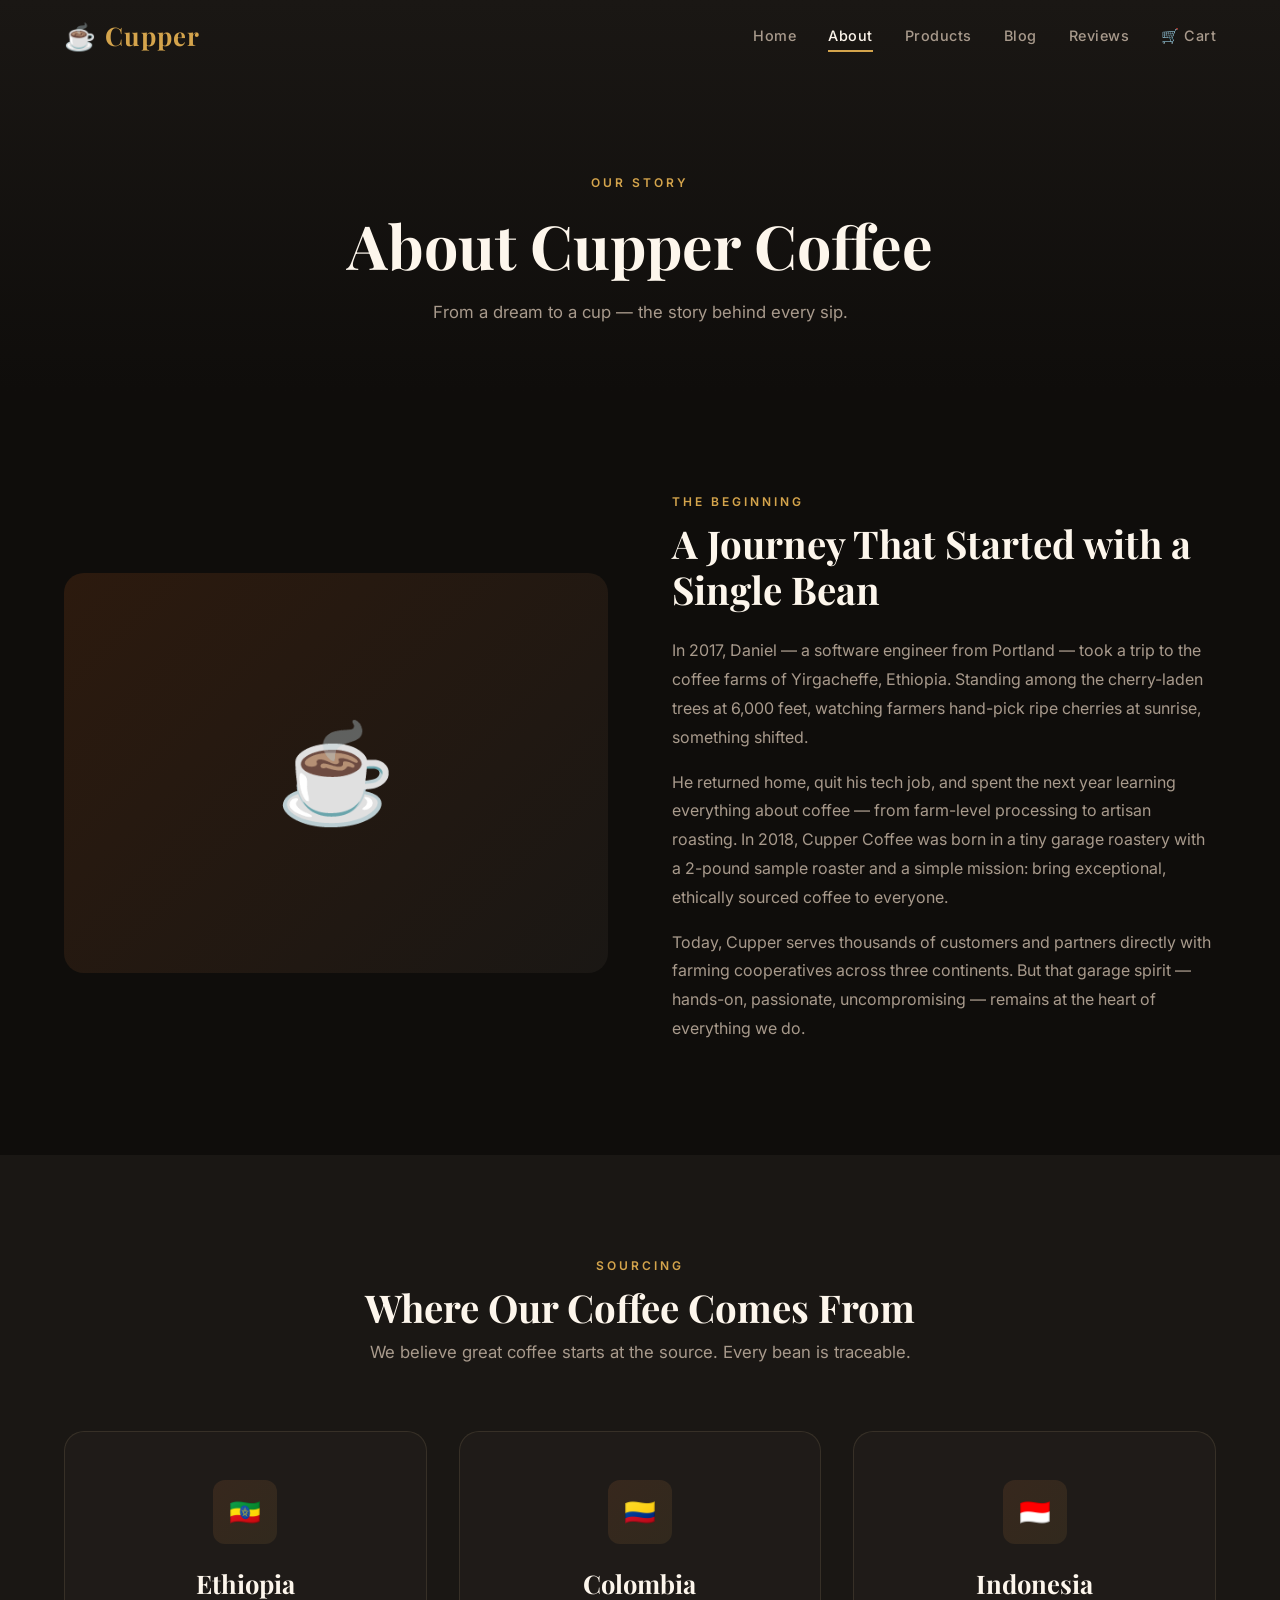
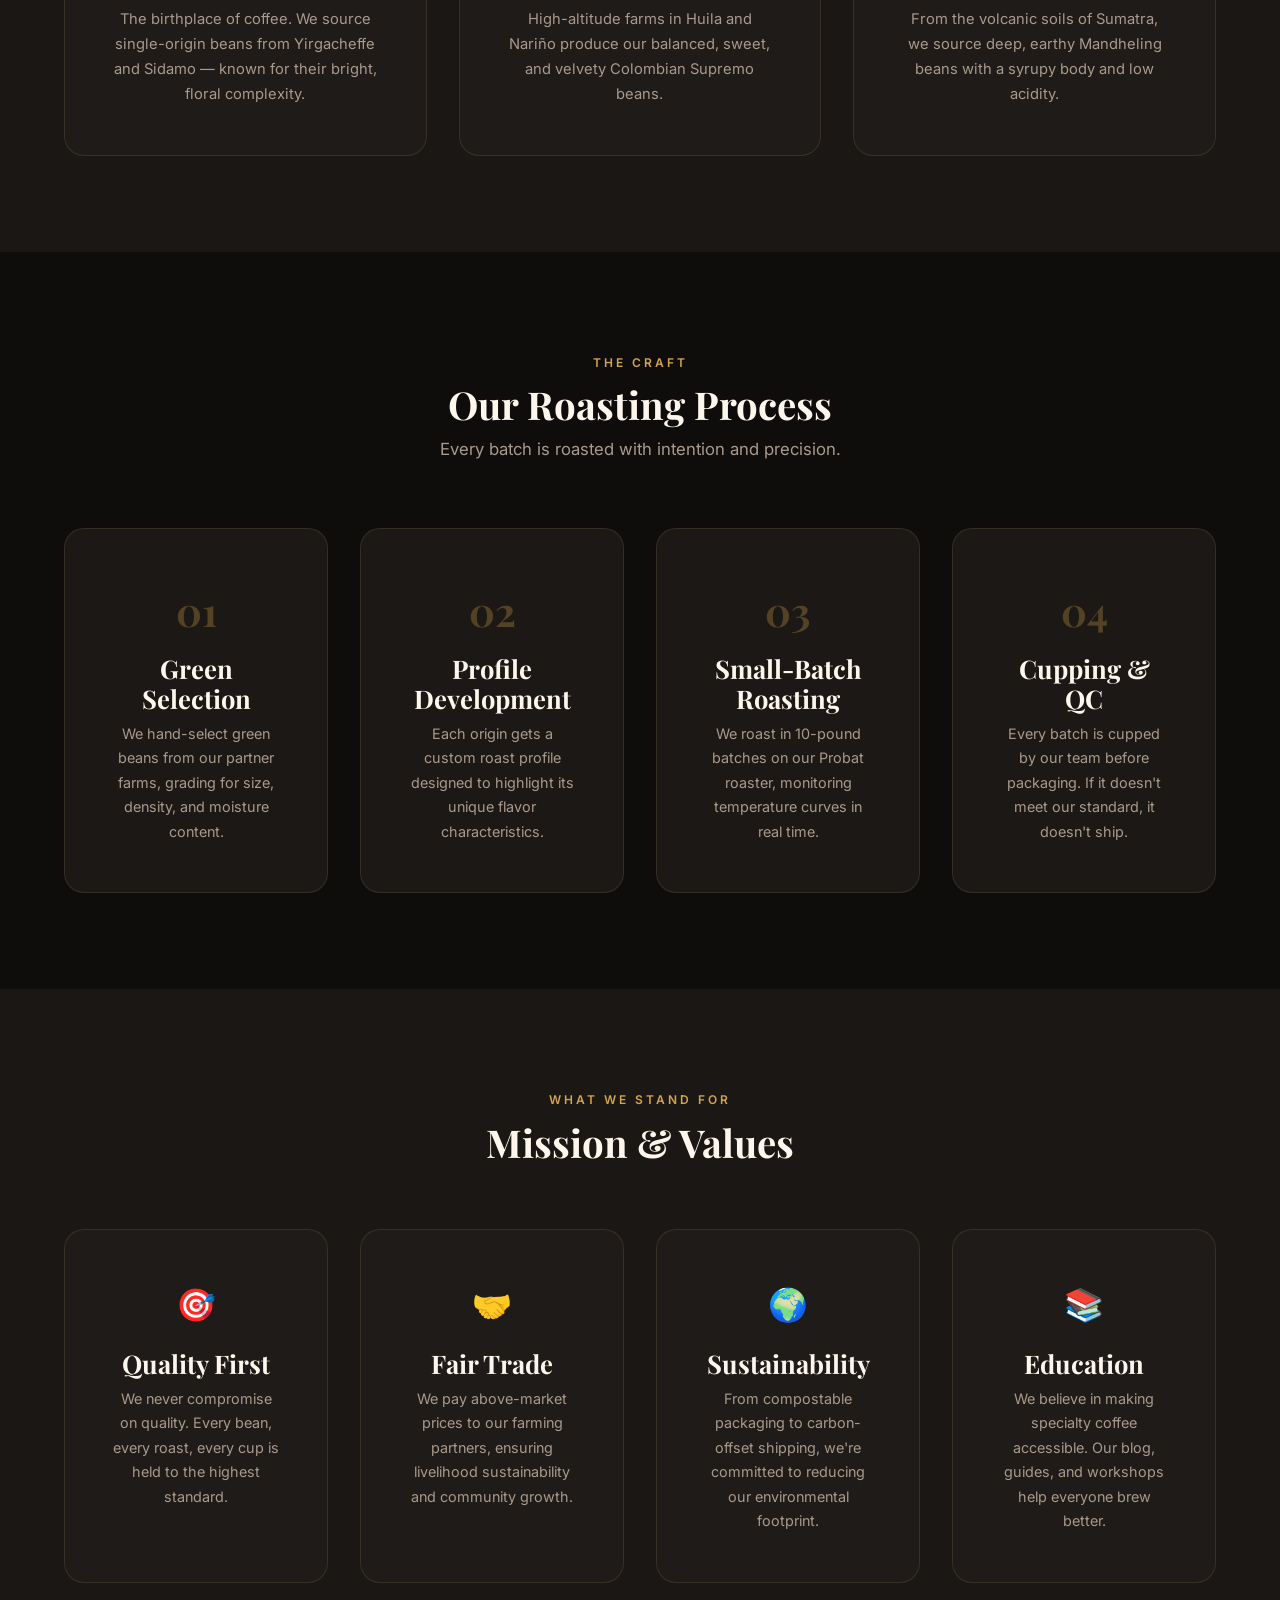
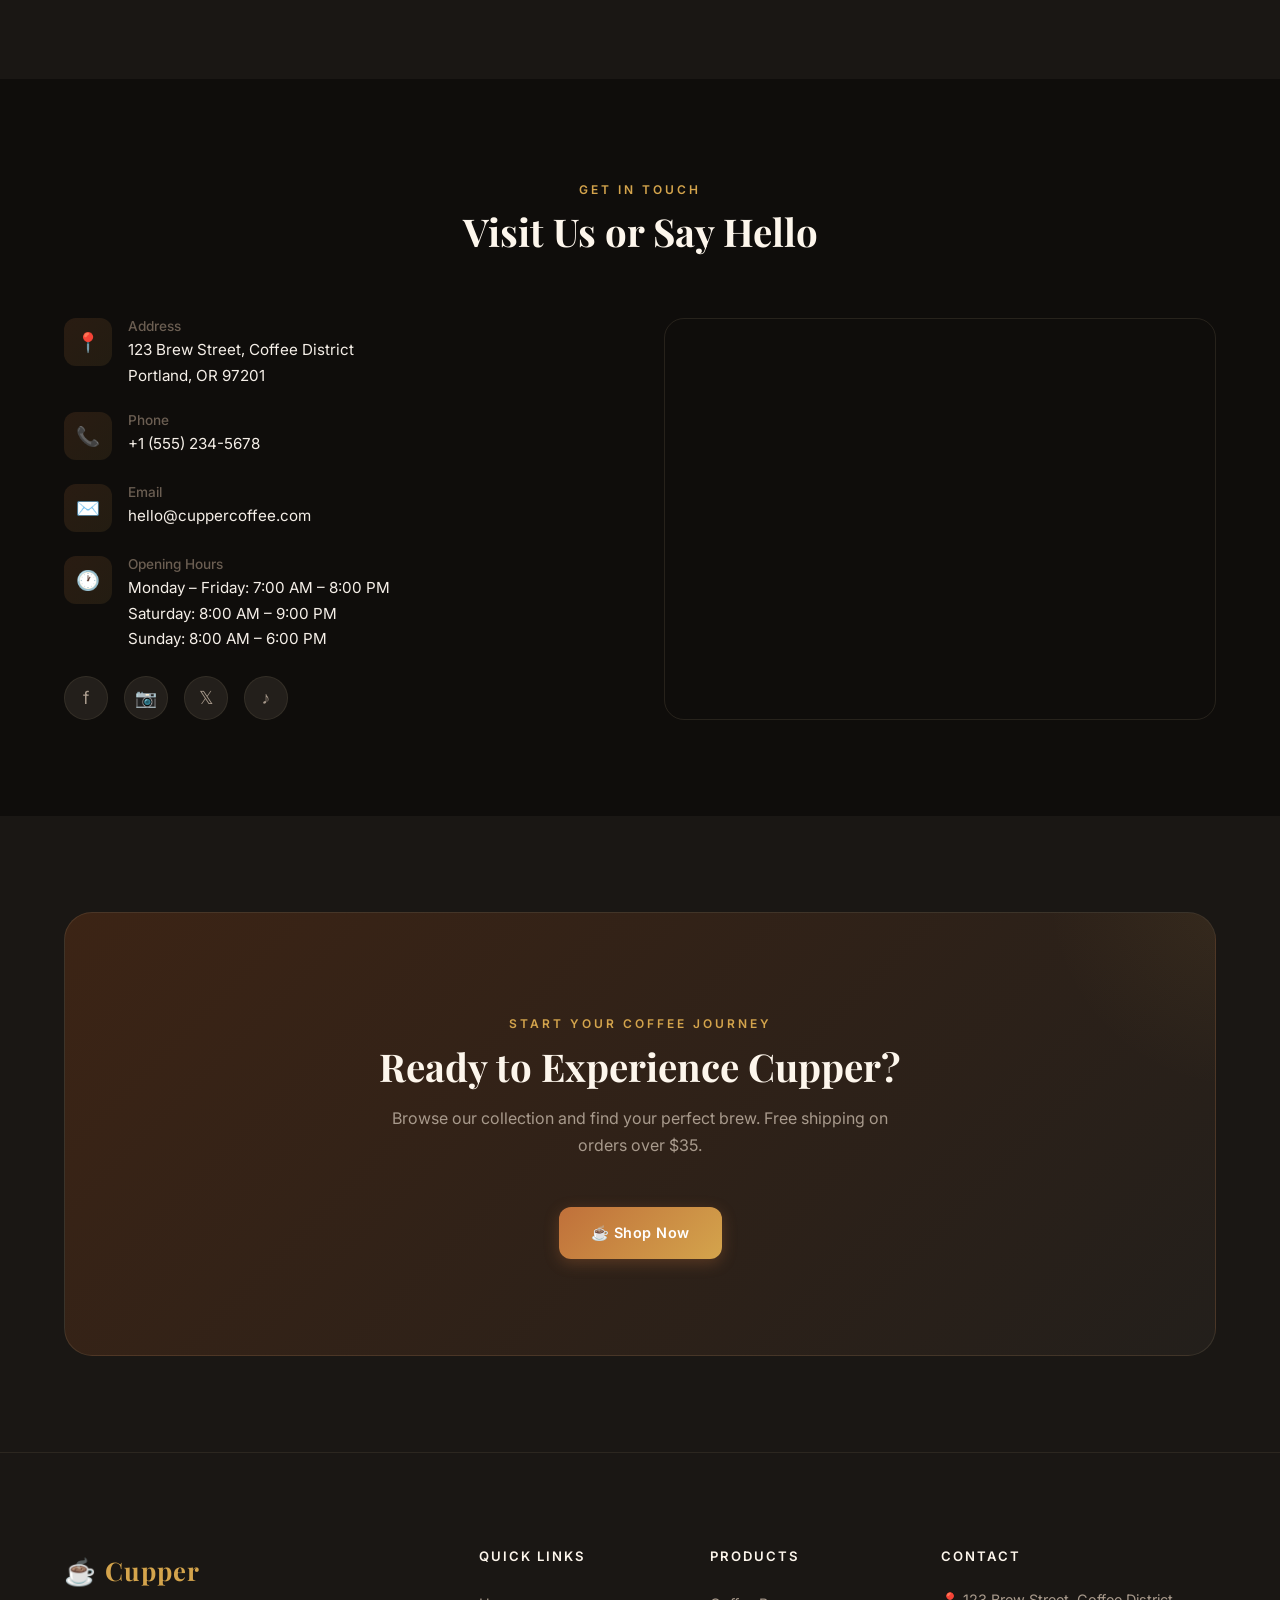
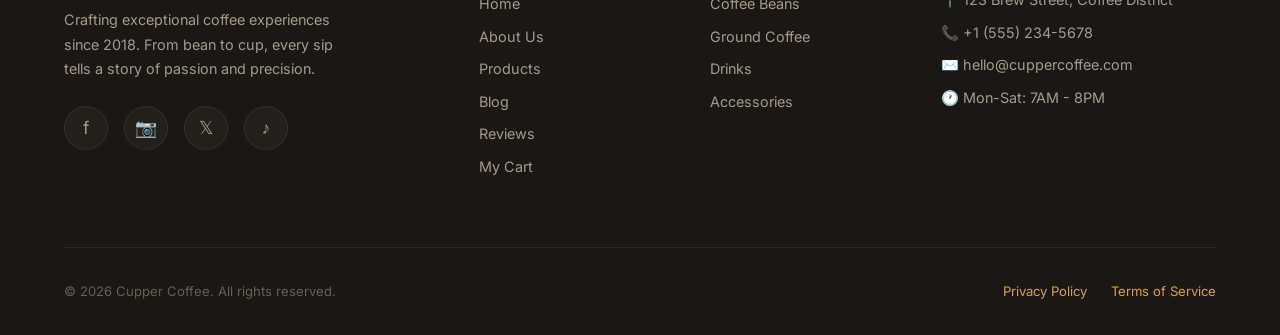
==== about.html @ 46d710af "Initial commit of Cupper Coffee frontend" ====
<!DOCTYPE html>
<html lang="en">

<head>
    <meta charset="UTF-8">
    <meta name="viewport" content="width=device-width, initial-scale=1.0">
    <meta name="description"
        content="Learn about Cupper Coffee — our story, coffee sourcing philosophy, roasting process, and how to visit or contact us.">
    <title>About Us — Cupper Coffee</title>
    <link rel="stylesheet" href="css/style.css">
</head>

<body>

    <!-- PAGE HERO -->
    <section class="page-hero">
        <span class="section-label">Our Story</span>
        <h1>About Cupper Coffee</h1>
        <p>From a dream to a cup — the story behind every sip.</p>
    </section>

    <!-- FOUNDER STORY -->
    <section class="section">
        <div class="container">
            <div class="about-story animate-on-scroll">
                <div class="about-story-img"
                    style="background: linear-gradient(135deg, #2c1a0e, #1a1714); display:flex; align-items:center; justify-content:center; font-size:6rem;">
                    ☕
                </div>
                <div class="about-story-content">
                    <span class="section-label">The Beginning</span>
                    <h2>A Journey That Started with a Single Bean</h2>
                    <p>In 2017, Daniel — a software engineer from Portland — took a trip to the coffee farms of
                        Yirgacheffe, Ethiopia. Standing among the cherry-laden trees at 6,000 feet, watching farmers
                        hand-pick ripe cherries at sunrise, something shifted.</p>
                    <p>He returned home, quit his tech job, and spent the next year learning everything about coffee —
                        from farm-level processing to artisan roasting. In 2018, Cupper Coffee was born in a tiny garage
                        roastery with a 2-pound sample roaster and a simple mission: bring exceptional, ethically
                        sourced coffee to everyone.</p>
                    <p>Today, Cupper serves thousands of customers and partners directly with farming cooperatives
                        across three continents. But that garage spirit — hands-on, passionate, uncompromising — remains
                        at the heart of everything we do.</p>
                </div>
            </div>
        </div>
    </section>

    <!-- SOURCING PHILOSOPHY -->
    <section class="section" style="background: var(--color-bg-alt);">
        <div class="container">
            <div class="section-header animate-on-scroll">
                <span class="section-label">Sourcing</span>
                <h2>Where Our Coffee Comes From</h2>
                <p>We believe great coffee starts at the source. Every bean is traceable.</p>
            </div>
            <div class="features-grid">
                <div class="feature-card animate-on-scroll">
                    <div class="feature-icon">🇪🇹</div>
                    <h3>Ethiopia</h3>
                    <p>The birthplace of coffee. We source single-origin beans from Yirgacheffe and Sidamo — known for
                        their bright, floral complexity.</p>
                </div>
                <div class="feature-card animate-on-scroll">
                    <div class="feature-icon">🇨🇴</div>
                    <h3>Colombia</h3>
                    <p>High-altitude farms in Huila and Nariño produce our balanced, sweet, and velvety Colombian
                        Supremo beans.</p>
                </div>
                <div class="feature-card animate-on-scroll">
                    <div class="feature-icon">🇮🇩</div>
                    <h3>Indonesia</h3>
                    <p>From the volcanic soils of Sumatra, we source deep, earthy Mandheling beans with a syrupy body
                        and low acidity.</p>
                </div>
            </div>
        </div>
    </section>

    <!-- ROASTING PROCESS -->
    <section class="section">
        <div class="container">
            <div class="section-header animate-on-scroll">
                <span class="section-label">The Craft</span>
                <h2>Our Roasting Process</h2>
                <p>Every batch is roasted with intention and precision.</p>
            </div>
            <div class="process-steps">
                <div class="process-step animate-on-scroll">
                    <div class="step-number">01</div>
                    <h3>Green Selection</h3>
                    <p>We hand-select green beans from our partner farms, grading for size, density, and moisture
                        content.</p>
                </div>
                <div class="process-step animate-on-scroll">
                    <div class="step-number">02</div>
                    <h3>Profile Development</h3>
                    <p>Each origin gets a custom roast profile designed to highlight its unique flavor characteristics.
                    </p>
                </div>
                <div class="process-step animate-on-scroll">
                    <div class="step-number">03</div>
                    <h3>Small-Batch Roasting</h3>
                    <p>We roast in 10-pound batches on our Probat roaster, monitoring temperature curves in real time.
                    </p>
                </div>
                <div class="process-step animate-on-scroll">
                    <div class="step-number">04</div>
                    <h3>Cupping & QC</h3>
                    <p>Every batch is cupped by our team before packaging. If it doesn't meet our standard, it doesn't
                        ship.</p>
                </div>
            </div>
        </div>
    </section>

    <!-- MISSION & VALUES -->
    <section class="section" style="background: var(--color-bg-alt);">
        <div class="container">
            <div class="section-header animate-on-scroll">
                <span class="section-label">What We Stand For</span>
                <h2>Mission & Values</h2>
            </div>
            <div class="values-grid">
                <div class="value-card animate-on-scroll">
                    <div class="value-icon">🎯</div>
                    <h3>Quality First</h3>
                    <p>We never compromise on quality. Every bean, every roast, every cup is held to the highest
                        standard.</p>
                </div>
                <div class="value-card animate-on-scroll">
                    <div class="value-icon">🤝</div>
                    <h3>Fair Trade</h3>
                    <p>We pay above-market prices to our farming partners, ensuring livelihood sustainability and
                        community growth.</p>
                </div>
                <div class="value-card animate-on-scroll">
                    <div class="value-icon">🌍</div>
                    <h3>Sustainability</h3>
                    <p>From compostable packaging to carbon-offset shipping, we're committed to reducing our
                        environmental footprint.</p>
                </div>
                <div class="value-card animate-on-scroll">
                    <div class="value-icon">📚</div>
                    <h3>Education</h3>
                    <p>We believe in making specialty coffee accessible. Our blog, guides, and workshops help everyone
                        brew better.</p>
                </div>
            </div>
        </div>
    </section>

    <!-- CONTACT & MAP -->
    <section class="section" id="contact">
        <div class="container">
            <div class="section-header animate-on-scroll">
                <span class="section-label">Get in Touch</span>
                <h2>Visit Us or Say Hello</h2>
            </div>
            <div class="contact-grid animate-on-scroll">
                <div>
                    <div class="contact-info-list">
                        <div class="contact-item">
                            <div class="contact-icon">📍</div>
                            <div>
                                <h4>Address</h4>
                                <p>123 Brew Street, Coffee District<br>Portland, OR 97201</p>
                            </div>
                        </div>
                        <div class="contact-item">
                            <div class="contact-icon">📞</div>
                            <div>
                                <h4>Phone</h4>
                                <p>+1 (555) 234-5678</p>
                            </div>
                        </div>
                        <div class="contact-item">
                            <div class="contact-icon">✉️</div>
                            <div>
                                <h4>Email</h4>
                                <p>hello@cuppercoffee.com</p>
                            </div>
                        </div>
                        <div class="contact-item">
                            <div class="contact-icon">🕐</div>
                            <div>
                                <h4>Opening Hours</h4>
                                <p>Monday – Friday: 7:00 AM – 8:00 PM<br>
                                    Saturday: 8:00 AM – 9:00 PM<br>
                                    Sunday: 8:00 AM – 6:00 PM</p>
                            </div>
                        </div>
                    </div>
                    <div class="social-links">
                        <a href="#" class="social-link" aria-label="Facebook">f</a>
                        <a href="#" class="social-link" aria-label="Instagram">📷</a>
                        <a href="#" class="social-link" aria-label="Twitter">𝕏</a>
                        <a href="#" class="social-link" aria-label="TikTok">♪</a>
                    </div>
                </div>
                <div class="map-container">
                    <iframe
                        src="https://www.openstreetmap.org/export/embed.html?bbox=-122.7000%2C45.5000%2C-122.6500%2C45.5300&layer=mapnik"
                        loading="lazy" title="Our Location"></iframe>
                </div>
            </div>
        </div>
    </section>

    <!-- CTA -->
    <section class="section" style="background: var(--color-bg-alt);">
        <div class="container">
            <div class="cta-banner animate-on-scroll">
                <span class="section-label">Start Your Coffee Journey</span>
                <h2>Ready to Experience Cupper?</h2>
                <p>Browse our collection and find your perfect brew. Free shipping on orders over $35.</p>
                <div class="cta-buttons">
                    <a href="products.html" class="btn btn-primary">☕ Shop Now</a>
                </div>
            </div>
        </div>
    </section>

    <script src="js/main.js"></script>
</body>

</html>
---- css/style.css ----
/* ============================================================
   CUPPER COFFEE — Design System & Global Styles
   ============================================================ */

@import url('https://fonts.googleapis.com/css2?family=Playfair+Display:ital,wght@0,400;0,600;0,700;1,400&family=Inter:wght@300;400;500;600;700&display=swap');

/* --- CSS Custom Properties --- */
:root {
  /* Colors */
  --color-bg:         #0f0d0b;
  --color-bg-alt:     #1a1714;
  --color-surface:    #231f1b;
  --color-surface-hover: #2e2924;
  --color-border:     rgba(255, 220, 180, 0.08);
  --color-text:       #f5efe8;
  --color-text-muted: #a89a8c;
  --color-text-dim:   #6b5e52;
  --color-cream:      #fdf6ec;
  --color-gold:       #d4a44c;
  --color-gold-light: #e8c97a;
  --color-espresso:   #3c2415;
  --color-latte:      #c8a882;
  --color-accent:     #c0703a;
  --color-accent-hover: #d48044;
  --color-success:    #5a9e6f;
  --color-danger:     #c0503a;

  /* Typography */
  --font-heading: 'Playfair Display', Georgia, serif;
  --font-body:    'Inter', -apple-system, sans-serif;

  /* Spacing */
  --space-xs: 0.25rem;
  --space-sm: 0.5rem;
  --space-md: 1rem;
  --space-lg: 1.5rem;
  --space-xl: 2rem;
  --space-2xl: 3rem;
  --space-3xl: 4rem;
  --space-4xl: 6rem;

  /* Sizing */
  --max-width: 1200px;
  --nav-height: 72px;

  /* Effects */
  --radius-sm: 6px;
  --radius-md: 12px;
  --radius-lg: 20px;
  --radius-xl: 28px;
  --shadow-sm: 0 2px 8px rgba(0,0,0,0.2);
  --shadow-md: 0 4px 20px rgba(0,0,0,0.3);
  --shadow-lg: 0 8px 40px rgba(0,0,0,0.4);
  --glass-bg: rgba(35, 31, 27, 0.7);
  --glass-border: rgba(255, 220, 180, 0.1);
  --transition: 0.3s cubic-bezier(0.4, 0, 0.2, 1);
}

/* --- Reset & Base --- */
*, *::before, *::after {
  margin: 0;
  padding: 0;
  box-sizing: border-box;
}

html {
  scroll-behavior: smooth;
  font-size: 16px;
}

body {
  font-family: var(--font-body);
  background-color: var(--color-bg);
  color: var(--color-text);
  line-height: 1.7;
  overflow-x: hidden;
  -webkit-font-smoothing: antialiased;
}

a {
  color: var(--color-gold);
  text-decoration: none;
  transition: color var(--transition);
}
a:hover { color: var(--color-gold-light); }

img {
  max-width: 100%;
  height: auto;
  display: block;
}

button {
  cursor: pointer;
  border: none;
  font-family: var(--font-body);
}

ul { list-style: none; }

h1, h2, h3, h4 {
  font-family: var(--font-heading);
  font-weight: 700;
  line-height: 1.2;
  color: var(--color-cream);
}

h1 { font-size: clamp(2.2rem, 5vw, 3.8rem); }
h2 { font-size: clamp(1.6rem, 3.5vw, 2.4rem); }
h3 { font-size: clamp(1.2rem, 2.5vw, 1.6rem); }
h4 { font-size: 1.1rem; }

.container {
  width: 100%;
  max-width: var(--max-width);
  margin: 0 auto;
  padding: 0 var(--space-lg);
}

.section {
  padding: var(--space-4xl) 0;
}

.section-header {
  text-align: center;
  margin-bottom: var(--space-3xl);
}

.section-header p {
  color: var(--color-text-muted);
  margin-top: var(--space-sm);
  font-size: 1.05rem;
  max-width: 600px;
  margin-left: auto;
  margin-right: auto;
}

.section-label {
  display: inline-block;
  font-size: 0.75rem;
  font-weight: 600;
  text-transform: uppercase;
  letter-spacing: 3px;
  color: var(--color-gold);
  margin-bottom: var(--space-sm);
}

/* ============================================================
   NAVIGATION
   ============================================================ */
#site-nav {
  position: fixed;
  top: 0;
  left: 0;
  right: 0;
  height: var(--nav-height);
  z-index: 1000;
  transition: background var(--transition), box-shadow var(--transition);
}

#site-nav.scrolled {
  background: rgba(15, 13, 11, 0.95);
  backdrop-filter: blur(20px);
  box-shadow: 0 1px 20px rgba(0,0,0,0.4);
}

.nav-inner {
  display: flex;
  align-items: center;
  justify-content: space-between;
  height: 100%;
  max-width: var(--max-width);
  margin: 0 auto;
  padding: 0 var(--space-lg);
}

.nav-logo {
  font-family: var(--font-heading);
  font-size: 1.6rem;
  font-weight: 700;
  color: var(--color-cream);
  letter-spacing: 1px;
  display: flex;
  align-items: center;
  gap: var(--space-sm);
}

.nav-logo span {
  color: var(--color-gold);
}

.nav-links {
  display: flex;
  align-items: center;
  gap: var(--space-xl);
}

.nav-links a {
  color: var(--color-text-muted);
  font-size: 0.9rem;
  font-weight: 500;
  letter-spacing: 0.5px;
  position: relative;
  transition: color var(--transition);
}

.nav-links a:hover,
.nav-links a.active {
  color: var(--color-cream);
}

.nav-links a::after {
  content: '';
  position: absolute;
  bottom: -4px;
  left: 0;
  width: 0;
  height: 2px;
  background: var(--color-gold);
  transition: width var(--transition);
}

.nav-links a:hover::after,
.nav-links a.active::after {
  width: 100%;
}

.nav-cart {
  position: relative;
  display: flex;
  align-items: center;
  gap: var(--space-xs);
  color: var(--color-text-muted);
  font-size: 0.9rem;
  font-weight: 500;
  cursor: pointer;
  transition: color var(--transition);
}

.nav-cart:hover { color: var(--color-cream); }

.cart-badge {
  position: absolute;
  top: -8px;
  right: -12px;
  background: var(--color-accent);
  color: #fff;
  font-size: 0.65rem;
  font-weight: 700;
  width: 18px;
  height: 18px;
  border-radius: 50%;
  display: flex;
  align-items: center;
  justify-content: center;
  opacity: 0;
  transform: scale(0);
  transition: all var(--transition);
}

.cart-badge.visible {
  opacity: 1;
  transform: scale(1);
}

/* Hamburger */
.nav-hamburger {
  display: none;
  flex-direction: column;
  gap: 5px;
  background: none;
  padding: 4px;
}

.nav-hamburger span {
  display: block;
  width: 24px;
  height: 2px;
  background: var(--color-text);
  transition: all var(--transition);
  border-radius: 2px;
}

.nav-hamburger.open span:nth-child(1) {
  transform: rotate(45deg) translate(5px, 5px);
}
.nav-hamburger.open span:nth-child(2) {
  opacity: 0;
}
.nav-hamburger.open span:nth-child(3) {
  transform: rotate(-45deg) translate(5px, -5px);
}

/* Mobile Nav */
.nav-mobile {
  display: none;
  position: fixed;
  top: var(--nav-height);
  left: 0;
  right: 0;
  bottom: 0;
  background: rgba(15, 13, 11, 0.98);
  backdrop-filter: blur(20px);
  flex-direction: column;
  align-items: center;
  justify-content: center;
  gap: var(--space-xl);
  z-index: 999;
}

.nav-mobile.open {
  display: flex;
  animation: fadeIn 0.3s ease;
}

.nav-mobile a {
  font-family: var(--font-heading);
  font-size: 1.8rem;
  color: var(--color-text-muted);
  transition: color var(--transition);
}

.nav-mobile a:hover { color: var(--color-cream); }

@media (max-width: 768px) {
  .nav-links { display: none; }
  .nav-hamburger { display: flex; }
}

/* ============================================================
   BUTTONS
   ============================================================ */
.btn {
  display: inline-flex;
  align-items: center;
  gap: var(--space-sm);
  padding: 0.85rem 2rem;
  font-size: 0.9rem;
  font-weight: 600;
  letter-spacing: 0.5px;
  border-radius: var(--radius-md);
  transition: all var(--transition);
}

.btn-primary {
  background: linear-gradient(135deg, var(--color-accent), var(--color-gold));
  color: #fff;
  box-shadow: 0 4px 15px rgba(192, 112, 58, 0.3);
}

.btn-primary:hover {
  transform: translateY(-2px);
  box-shadow: 0 6px 25px rgba(192, 112, 58, 0.4);
  color: #fff;
}

.btn-secondary {
  background: transparent;
  color: var(--color-cream);
  border: 1px solid var(--color-border);
  backdrop-filter: blur(10px);
}

.btn-secondary:hover {
  background: rgba(255, 220, 180, 0.05);
  border-color: var(--color-gold);
  color: var(--color-gold);
  transform: translateY(-2px);
}

.btn-sm {
  padding: 0.6rem 1.4rem;
  font-size: 0.82rem;
}

.btn-icon {
  width: 44px;
  height: 44px;
  padding: 0;
  display: inline-flex;
  align-items: center;
  justify-content: center;
  border-radius: 50%;
  background: var(--color-surface);
  color: var(--color-text-muted);
  border: 1px solid var(--color-border);
  transition: all var(--transition);
}

.btn-icon:hover {
  background: var(--color-surface-hover);
  color: var(--color-gold);
  border-color: var(--color-gold);
}

/* ============================================================
   CARDS
   ============================================================ */
.card {
  background: var(--glass-bg);
  border: 1px solid var(--glass-border);
  border-radius: var(--radius-lg);
  overflow: hidden;
  transition: all var(--transition);
  backdrop-filter: blur(10px);
}

.card:hover {
  transform: translateY(-6px);
  box-shadow: var(--shadow-lg);
  border-color: rgba(212, 164, 76, 0.15);
}

.card-img {
  width: 100%;
  height: 220px;
  object-fit: cover;
}

.card-body {
  padding: var(--space-lg);
}

.card-body h3 {
  margin-bottom: var(--space-sm);
}

.card-body p {
  color: var(--color-text-muted);
  font-size: 0.92rem;
  margin-bottom: var(--space-md);
}

.card-price {
  font-family: var(--font-heading);
  font-size: 1.3rem;
  color: var(--color-gold);
  font-weight: 700;
}

.card-footer {
  display: flex;
  align-items: center;
  justify-content: space-between;
  margin-top: var(--space-md);
}

/* ============================================================
   HERO SECTION
   ============================================================ */
.hero {
  position: relative;
  min-height: 100vh;
  display: flex;
  align-items: center;
  overflow: hidden;
}

.hero-bg {
  position: absolute;
  inset: 0;
  z-index: 0;
}

.hero-bg img {
  width: 100%;
  height: 100%;
  object-fit: cover;
}

.hero-bg::after {
  content: '';
  position: absolute;
  inset: 0;
  background: linear-gradient(
    135deg,
    rgba(15, 13, 11, 0.92) 0%,
    rgba(15, 13, 11, 0.7) 40%,
    rgba(15, 13, 11, 0.5) 100%
  );
}

.hero-content {
  position: relative;
  z-index: 1;
  max-width: 650px;
  padding-top: var(--nav-height);
}

.hero-content .section-label {
  margin-bottom: var(--space-md);
}

.hero-content h1 {
  margin-bottom: var(--space-lg);
  line-height: 1.15;
}

.hero-content h1 em {
  font-style: italic;
  color: var(--color-gold);
}

.hero-content p {
  font-size: 1.1rem;
  color: var(--color-text-muted);
  margin-bottom: var(--space-2xl);
  max-width: 500px;
  line-height: 1.8;
}

.hero-buttons {
  display: flex;
  gap: var(--space-md);
  flex-wrap: wrap;
}

.hero-stats {
  display: flex;
  gap: var(--space-3xl);
  margin-top: var(--space-3xl);
  padding-top: var(--space-2xl);
  border-top: 1px solid var(--color-border);
}

.hero-stat h3 {
  font-size: 2rem;
  color: var(--color-gold);
}

.hero-stat p {
  font-size: 0.85rem;
  color: var(--color-text-muted);
  margin-bottom: 0;
}

/* Floating beans decoration */
.hero-decor {
  position: absolute;
  right: 5%;
  bottom: 10%;
  z-index: 1;
  opacity: 0.15;
  font-size: 12rem;
  color: var(--color-gold);
  transform: rotate(-15deg);
}

/* ============================================================
   FEATURES / WHY CHOOSE US
   ============================================================ */
.features-grid {
  display: grid;
  grid-template-columns: repeat(auto-fit, minmax(280px, 1fr));
  gap: var(--space-xl);
}

.feature-card {
  text-align: center;
  padding: var(--space-2xl);
  background: var(--glass-bg);
  border: 1px solid var(--glass-border);
  border-radius: var(--radius-lg);
  transition: all var(--transition);
}

.feature-card:hover {
  transform: translateY(-4px);
  border-color: rgba(212, 164, 76, 0.2);
}

.feature-icon {
  width: 64px;
  height: 64px;
  margin: 0 auto var(--space-lg);
  display: flex;
  align-items: center;
  justify-content: center;
  background: linear-gradient(135deg, rgba(192, 112, 58, 0.15), rgba(212, 164, 76, 0.1));
  border-radius: var(--radius-md);
  font-size: 1.6rem;
}

.feature-card h3 {
  margin-bottom: var(--space-sm);
}

.feature-card p {
  color: var(--color-text-muted);
  font-size: 0.92rem;
}

/* ============================================================
   PRODUCT GRID
   ============================================================ */
.products-grid {
  display: grid;
  grid-template-columns: repeat(auto-fill, minmax(270px, 1fr));
  gap: var(--space-xl);
}

.product-card .card-img {
  height: 240px;
  position: relative;
}

.product-badge {
  position: absolute;
  top: var(--space-md);
  left: var(--space-md);
  background: var(--color-accent);
  color: #fff;
  padding: 4px 12px;
  border-radius: var(--radius-sm);
  font-size: 0.75rem;
  font-weight: 600;
  text-transform: uppercase;
  letter-spacing: 1px;
}

/* Filter tabs */
.filter-tabs {
  display: flex;
  gap: var(--space-sm);
  justify-content: center;
  margin-bottom: var(--space-2xl);
  flex-wrap: wrap;
}

.filter-tab {
  padding: 0.6rem 1.6rem;
  background: transparent;
  color: var(--color-text-muted);
  border: 1px solid var(--color-border);
  border-radius: 50px;
  font-size: 0.85rem;
  font-weight: 500;
  transition: all var(--transition);
}

.filter-tab:hover,
.filter-tab.active {
  background: var(--color-accent);
  color: #fff;
  border-color: var(--color-accent);
}

/* ============================================================
   REVIEWS / TESTIMONIALS
   ============================================================ */
.reviews-grid {
  display: grid;
  grid-template-columns: repeat(auto-fit, minmax(320px, 1fr));
  gap: var(--space-xl);
}

.review-card {
  padding: var(--space-2xl);
  background: var(--glass-bg);
  border: 1px solid var(--glass-border);
  border-radius: var(--radius-lg);
  position: relative;
}

.review-card::before {
  content: '"';
  font-family: var(--font-heading);
  font-size: 4rem;
  color: var(--color-gold);
  opacity: 0.2;
  position: absolute;
  top: 10px;
  left: 20px;
  line-height: 1;
}

.review-stars {
  color: var(--color-gold);
  font-size: 0.9rem;
  margin-bottom: var(--space-md);
  letter-spacing: 2px;
}

.review-text {
  color: var(--color-text-muted);
  font-size: 0.95rem;
  font-style: italic;
  margin-bottom: var(--space-lg);
  line-height: 1.8;
}

.review-author {
  display: flex;
  align-items: center;
  gap: var(--space-md);
}

.review-avatar {
  width: 48px;
  height: 48px;
  border-radius: 50%;
  background: linear-gradient(135deg, var(--color-accent), var(--color-gold));
  display: flex;
  align-items: center;
  justify-content: center;
  font-weight: 700;
  font-size: 1.1rem;
  color: #fff;
}

.review-author-info h4 {
  font-family: var(--font-body);
  font-size: 0.95rem;
}

.review-author-info p {
  font-size: 0.8rem;
  color: var(--color-text-dim);
}

/* ============================================================
   CTA BANNER
   ============================================================ */
.cta-banner {
  background: linear-gradient(135deg, var(--color-espresso), var(--color-surface));
  border: 1px solid var(--glass-border);
  border-radius: var(--radius-xl);
  padding: var(--space-4xl) var(--space-2xl);
  text-align: center;
  position: relative;
  overflow: hidden;
}

.cta-banner::before {
  content: '';
  position: absolute;
  top: -50%;
  right: -20%;
  width: 400px;
  height: 400px;
  background: radial-gradient(circle, rgba(212, 164, 76, 0.08), transparent 70%);
  border-radius: 50%;
}

.cta-banner h2 {
  margin-bottom: var(--space-md);
  position: relative;
}

.cta-banner p {
  color: var(--color-text-muted);
  margin-bottom: var(--space-2xl);
  max-width: 500px;
  margin-left: auto;
  margin-right: auto;
  position: relative;
}

.cta-buttons {
  display: flex;
  gap: var(--space-md);
  justify-content: center;
  flex-wrap: wrap;
  position: relative;
}

/* ============================================================
   ABOUT PAGE
   ============================================================ */
.page-hero {
  padding: calc(var(--nav-height) + var(--space-4xl)) 0 var(--space-3xl);
  text-align: center;
  position: relative;
  background: linear-gradient(180deg, var(--color-bg-alt) 0%, var(--color-bg) 100%);
}

.page-hero .section-label {
  margin-bottom: var(--space-md);
}

.page-hero p {
  color: var(--color-text-muted);
  max-width: 600px;
  margin: var(--space-md) auto 0;
  font-size: 1.05rem;
}

.about-story {
  display: grid;
  grid-template-columns: 1fr 1fr;
  gap: var(--space-3xl);
  align-items: center;
}

.about-story-img {
  border-radius: var(--radius-lg);
  overflow: hidden;
  height: 400px;
}

.about-story-img img {
  width: 100%;
  height: 100%;
  object-fit: cover;
}

.about-story-content h2 {
  margin-bottom: var(--space-lg);
}

.about-story-content p {
  color: var(--color-text-muted);
  margin-bottom: var(--space-md);
  line-height: 1.8;
}

.process-steps {
  display: grid;
  grid-template-columns: repeat(auto-fit, minmax(240px, 1fr));
  gap: var(--space-xl);
}

.process-step {
  text-align: center;
  padding: var(--space-2xl);
  background: var(--glass-bg);
  border: 1px solid var(--glass-border);
  border-radius: var(--radius-lg);
  position: relative;
}

.step-number {
  font-family: var(--font-heading);
  font-size: 2.5rem;
  font-weight: 700;
  color: var(--color-gold);
  opacity: 0.3;
  margin-bottom: var(--space-sm);
}

.process-step h3 {
  margin-bottom: var(--space-sm);
}

.process-step p {
  color: var(--color-text-muted);
  font-size: 0.9rem;
}

.values-grid {
  display: grid;
  grid-template-columns: repeat(auto-fit, minmax(250px, 1fr));
  gap: var(--space-xl);
}

.value-card {
  padding: var(--space-2xl);
  background: var(--glass-bg);
  border: 1px solid var(--glass-border);
  border-radius: var(--radius-lg);
  text-align: center;
}

.value-icon {
  font-size: 2rem;
  margin-bottom: var(--space-md);
}

.value-card h3 {
  margin-bottom: var(--space-sm);
}

.value-card p {
  color: var(--color-text-muted);
  font-size: 0.9rem;
}

/* Contact Info */
.contact-grid {
  display: grid;
  grid-template-columns: 1fr 1fr;
  gap: var(--space-2xl);
}

.contact-info-list {
  display: flex;
  flex-direction: column;
  gap: var(--space-lg);
}

.contact-item {
  display: flex;
  align-items: flex-start;
  gap: var(--space-md);
}

.contact-icon {
  width: 48px;
  height: 48px;
  background: linear-gradient(135deg, rgba(192, 112, 58, 0.15), rgba(212, 164, 76, 0.1));
  border-radius: var(--radius-md);
  display: flex;
  align-items: center;
  justify-content: center;
  font-size: 1.2rem;
  flex-shrink: 0;
}

.contact-item h4 {
  font-family: var(--font-body);
  font-size: 0.85rem;
  color: var(--color-text-dim);
  font-weight: 500;
  margin-bottom: 2px;
}

.contact-item p {
  color: var(--color-text);
  font-size: 0.95rem;
}

.map-container {
  border-radius: var(--radius-lg);
  overflow: hidden;
  border: 1px solid var(--glass-border);
  height: 100%;
  min-height: 300px;
}

.map-container iframe {
  width: 100%;
  height: 100%;
  border: none;
  filter: grayscale(0.5) contrast(1.1);
}

.social-links {
  display: flex;
  gap: var(--space-md);
  margin-top: var(--space-lg);
}

.social-link {
  width: 44px;
  height: 44px;
  display: flex;
  align-items: center;
  justify-content: center;
  border-radius: 50%;
  background: var(--color-surface);
  border: 1px solid var(--color-border);
  color: var(--color-text-muted);
  font-size: 1.1rem;
  transition: all var(--transition);
}

.social-link:hover {
  background: var(--color-accent);
  color: #fff;
  border-color: var(--color-accent);
  transform: translateY(-3px);
}

/* ============================================================
   ORDER / CART PAGE
   ============================================================ */
.cart-layout {
  display: grid;
  grid-template-columns: 1.5fr 1fr;
  gap: var(--space-2xl);
  align-items: start;
}

.cart-items {
  display: flex;
  flex-direction: column;
  gap: var(--space-md);
}

.cart-item {
  display: flex;
  gap: var(--space-lg);
  padding: var(--space-lg);
  background: var(--glass-bg);
  border: 1px solid var(--glass-border);
  border-radius: var(--radius-md);
  align-items: center;
}

.cart-item-img {
  width: 80px;
  height: 80px;
  border-radius: var(--radius-sm);
  object-fit: cover;
  flex-shrink: 0;
}

.cart-item-info {
  flex: 1;
}

.cart-item-info h4 {
  font-family: var(--font-body);
  margin-bottom: 4px;
}

.cart-item-info p {
  font-size: 0.85rem;
  color: var(--color-text-muted);
}

.cart-item-price {
  color: var(--color-gold);
  font-weight: 600;
  font-size: 1.1rem;
}

.quantity-control {
  display: flex;
  align-items: center;
  gap: var(--space-sm);
  background: var(--color-surface);
  border-radius: var(--radius-sm);
  padding: 2px;
}

.quantity-control button {
  width: 32px;
  height: 32px;
  background: transparent;
  color: var(--color-text);
  border-radius: var(--radius-sm);
  font-size: 1rem;
  display: flex;
  align-items: center;
  justify-content: center;
  transition: background var(--transition);
}

.quantity-control button:hover {
  background: var(--color-surface-hover);
}

.quantity-control span {
  min-width: 24px;
  text-align: center;
  font-weight: 600;
}

.cart-remove {
  background: none;
  color: var(--color-text-dim);
  font-size: 1.2rem;
  padding: var(--space-sm);
  transition: color var(--transition);
}

.cart-remove:hover {
  color: var(--color-danger);
}

.cart-empty {
  text-align: center;
  padding: var(--space-4xl) var(--space-xl);
  color: var(--color-text-muted);
}

.cart-empty-icon {
  font-size: 4rem;
  margin-bottom: var(--space-lg);
  opacity: 0.3;
}

.cart-empty h3 {
  margin-bottom: var(--space-md);
  color: var(--color-text-muted);
}

/* Checkout Summary */
.checkout-summary {
  background: var(--glass-bg);
  border: 1px solid var(--glass-border);
  border-radius: var(--radius-lg);
  padding: var(--space-2xl);
  position: sticky;
  top: calc(var(--nav-height) + var(--space-lg));
}

.checkout-summary h3 {
  margin-bottom: var(--space-lg);
  padding-bottom: var(--space-md);
  border-bottom: 1px solid var(--color-border);
}

.summary-row {
  display: flex;
  justify-content: space-between;
  margin-bottom: var(--space-md);
  font-size: 0.95rem;
}

.summary-row.total {
  font-size: 1.2rem;
  font-weight: 700;
  color: var(--color-cream);
  padding-top: var(--space-md);
  border-top: 1px solid var(--color-border);
  margin-top: var(--space-md);
}

.summary-row span:last-child {
  color: var(--color-text);
}

.summary-row.total span:last-child {
  color: var(--color-gold);
}

/* Checkout Form */
.checkout-form {
  margin-top: var(--space-xl);
}

.form-group {
  margin-bottom: var(--space-md);
}

.form-group label {
  display: block;
  font-size: 0.82rem;
  color: var(--color-text-muted);
  margin-bottom: var(--space-xs);
  font-weight: 500;
}

.form-group input,
.form-group select,
.form-group textarea {
  width: 100%;
  padding: 0.75rem 1rem;
  background: var(--color-surface);
  border: 1px solid var(--color-border);
  border-radius: var(--radius-sm);
  color: var(--color-text);
  font-family: var(--font-body);
  font-size: 0.92rem;
  transition: border-color var(--transition);
}

.form-group input:focus,
.form-group select:focus,
.form-group textarea:focus {
  outline: none;
  border-color: var(--color-gold);
}

.form-group textarea {
  resize: vertical;
  min-height: 80px;
}

.form-row {
  display: grid;
  grid-template-columns: 1fr 1fr;
  gap: var(--space-md);
}

.shipping-options {
  display: flex;
  flex-direction: column;
  gap: var(--space-sm);
}

.shipping-option {
  display: flex;
  align-items: center;
  gap: var(--space-md);
  padding: var(--space-md);
  background: var(--color-surface);
  border: 1px solid var(--color-border);
  border-radius: var(--radius-sm);
  cursor: pointer;
  transition: border-color var(--transition);
}

.shipping-option:hover,
.shipping-option.selected {
  border-color: var(--color-gold);
}

.shipping-option input[type="radio"] {
  accent-color: var(--color-gold);
}

.shipping-option-info h4 {
  font-family: var(--font-body);
  font-size: 0.9rem;
}

.shipping-option-info p {
  font-size: 0.8rem;
  color: var(--color-text-muted);
}

.shipping-option-price {
  margin-left: auto;
  color: var(--color-gold);
  font-weight: 600;
}

.payment-placeholder {
  padding: var(--space-xl);
  background: var(--color-surface);
  border: 2px dashed var(--color-border);
  border-radius: var(--radius-md);
  text-align: center;
  color: var(--color-text-dim);
  font-size: 0.9rem;
}

.payment-placeholder p:first-child {
  font-size: 1.5rem;
  margin-bottom: var(--space-sm);
}

/* ============================================================
   BLOG
   ============================================================ */
.blog-grid {
  display: grid;
  grid-template-columns: repeat(auto-fill, minmax(340px, 1fr));
  gap: var(--space-xl);
}

.blog-card .card-img {
  height: 200px;
}

.blog-meta {
  display: flex;
  align-items: center;
  gap: var(--space-md);
  margin-bottom: var(--space-md);
  font-size: 0.8rem;
  color: var(--color-text-dim);
}

.blog-tag {
  display: inline-block;
  padding: 3px 10px;
  background: rgba(192, 112, 58, 0.15);
  color: var(--color-accent);
  border-radius: 50px;
  font-size: 0.72rem;
  font-weight: 600;
  text-transform: uppercase;
  letter-spacing: 0.5px;
}

.blog-card h3 {
  margin-bottom: var(--space-sm);
  transition: color var(--transition);
}

.blog-card:hover h3 {
  color: var(--color-gold);
}

.blog-excerpt {
  color: var(--color-text-muted);
  font-size: 0.9rem;
  display: -webkit-box;
  -webkit-line-clamp: 3;
  -webkit-box-orient: vertical;
  overflow: hidden;
}

.read-more {
  display: inline-flex;
  align-items: center;
  gap: var(--space-xs);
  margin-top: var(--space-md);
  font-size: 0.85rem;
  font-weight: 600;
  color: var(--color-gold);
}

.read-more:hover {
  gap: var(--space-sm);
}

/* ============================================================
   REVIEWS PAGE
   ============================================================ */
.reviews-stats {
  display: flex;
  align-items: center;
  gap: var(--space-3xl);
  padding: var(--space-2xl);
  background: var(--glass-bg);
  border: 1px solid var(--glass-border);
  border-radius: var(--radius-lg);
  margin-bottom: var(--space-3xl);
  flex-wrap: wrap;
  justify-content: center;
}

.rating-big {
  text-align: center;
}

.rating-big h2 {
  font-size: 3.5rem;
  color: var(--color-gold);
  line-height: 1;
}

.rating-big .review-stars {
  margin-top: var(--space-sm);
}

.rating-big p {
  font-size: 0.85rem;
  color: var(--color-text-dim);
  margin-top: var(--space-xs);
}

.rating-bars {
  flex: 1;
  min-width: 250px;
  max-width: 400px;
}

.rating-bar-row {
  display: flex;
  align-items: center;
  gap: var(--space-md);
  margin-bottom: var(--space-sm);
  font-size: 0.85rem;
  color: var(--color-text-muted);
}

.rating-bar-row span:first-child {
  width: 30px;
  text-align: right;
}

.rating-bar {
  flex: 1;
  height: 8px;
  background: var(--color-surface);
  border-radius: 4px;
  overflow: hidden;
}

.rating-bar-fill {
  height: 100%;
  background: linear-gradient(90deg, var(--color-accent), var(--color-gold));
  border-radius: 4px;
  transition: width 1s ease;
}

.rating-bar-row span:last-child {
  width: 30px;
  color: var(--color-text-dim);
}

.review-photos {
  display: grid;
  grid-template-columns: repeat(auto-fill, minmax(150px, 1fr));
  gap: var(--space-md);
  margin-bottom: var(--space-3xl);
}

.review-photo {
  height: 150px;
  border-radius: var(--radius-md);
  overflow: hidden;
  border: 1px solid var(--glass-border);
  transition: transform var(--transition);
}

.review-photo:hover {
  transform: scale(1.05);
}

.review-photo img {
  width: 100%;
  height: 100%;
  object-fit: cover;
}

/* Review Form Modal */
.modal-overlay {
  display: none;
  position: fixed;
  inset: 0;
  background: rgba(0, 0, 0, 0.7);
  z-index: 2000;
  align-items: center;
  justify-content: center;
  backdrop-filter: blur(5px);
}

.modal-overlay.open {
  display: flex;
  animation: fadeIn 0.3s ease;
}

.modal {
  background: var(--color-bg-alt);
  border: 1px solid var(--glass-border);
  border-radius: var(--radius-lg);
  padding: var(--space-2xl);
  width: 90%;
  max-width: 500px;
  max-height: 90vh;
  overflow-y: auto;
  position: relative;
}

.modal-close {
  position: absolute;
  top: var(--space-md);
  right: var(--space-md);
  background: none;
  color: var(--color-text-muted);
  font-size: 1.5rem;
  transition: color var(--transition);
}

.modal-close:hover {
  color: var(--color-text);
}

.modal h2 {
  margin-bottom: var(--space-xl);
}

.star-input {
  display: flex;
  gap: var(--space-xs);
  margin-bottom: var(--space-lg);
}

.star-input button {
  background: none;
  font-size: 1.8rem;
  color: var(--color-text-dim);
  transition: color var(--transition);
}

.star-input button.active,
.star-input button:hover {
  color: var(--color-gold);
}

/* Order confirmation */
.confirmation-modal .modal {
  text-align: center;
}

.confirmation-icon {
  font-size: 4rem;
  margin-bottom: var(--space-lg);
}

/* ============================================================
   FOOTER
   ============================================================ */
#site-footer {
  background: var(--color-bg-alt);
  border-top: 1px solid var(--color-border);
  padding: var(--space-4xl) 0 var(--space-xl);
}

.footer-grid {
  display: grid;
  grid-template-columns: 2fr 1fr 1fr 1.5fr;
  gap: var(--space-2xl);
  margin-bottom: var(--space-3xl);
}

.footer-brand .nav-logo {
  margin-bottom: var(--space-md);
}

.footer-brand p {
  color: var(--color-text-muted);
  font-size: 0.9rem;
  max-width: 280px;
  line-height: 1.7;
}

.footer-heading {
  font-family: var(--font-body);
  font-size: 0.82rem;
  font-weight: 600;
  text-transform: uppercase;
  letter-spacing: 2px;
  color: var(--color-cream);
  margin-bottom: var(--space-lg);
}

.footer-links a {
  display: block;
  color: var(--color-text-muted);
  font-size: 0.9rem;
  padding: var(--space-xs) 0;
  transition: color var(--transition);
}

.footer-links a:hover {
  color: var(--color-gold);
}

.footer-contact {
  display: flex;
  flex-direction: column;
  gap: var(--space-sm);
}

.footer-contact-item {
  display: flex;
  align-items: center;
  gap: var(--space-sm);
  color: var(--color-text-muted);
  font-size: 0.9rem;
}

.footer-bottom {
  display: flex;
  align-items: center;
  justify-content: space-between;
  padding-top: var(--space-xl);
  border-top: 1px solid var(--color-border);
  color: var(--color-text-dim);
  font-size: 0.82rem;
  flex-wrap: wrap;
  gap: var(--space-md);
}

/* ============================================================
   ANIMATIONS
   ============================================================ */
@keyframes fadeIn {
  from { opacity: 0; }
  to { opacity: 1; }
}

@keyframes fadeInUp {
  from {
    opacity: 0;
    transform: translateY(30px);
  }
  to {
    opacity: 1;
    transform: translateY(0);
  }
}

@keyframes slideDown {
  from {
    opacity: 0;
    transform: translateY(-10px);
  }
  to {
    opacity: 1;
    transform: translateY(0);
  }
}

.animate-on-scroll {
  opacity: 0;
  transform: translateY(30px);
  transition: opacity 0.6s ease, transform 0.6s ease;
}

.animate-on-scroll.visible {
  opacity: 1;
  transform: translateY(0);
}

/* ============================================================
   RESPONSIVE
   ============================================================ */
@media (max-width: 1024px) {
  .about-story {
    grid-template-columns: 1fr;
  }
  .about-story-img {
    height: 300px;
  }
  .cart-layout {
    grid-template-columns: 1fr;
  }
  .footer-grid {
    grid-template-columns: 1fr 1fr;
  }
}

@media (max-width: 768px) {
  .hero-stats {
    gap: var(--space-xl);
  }
  .contact-grid {
    grid-template-columns: 1fr;
  }
  .form-row {
    grid-template-columns: 1fr;
  }
  .footer-grid {
    grid-template-columns: 1fr;
  }
  .blog-grid {
    grid-template-columns: 1fr;
  }
  .reviews-grid {
    grid-template-columns: 1fr;
  }
  .reviews-stats {
    flex-direction: column;
    text-align: center;
  }
}

@media (max-width: 480px) {
  .hero-buttons {
    flex-direction: column;
  }
  .hero-stat h3 {
    font-size: 1.5rem;
  }
  .hero-stats {
    flex-wrap: wrap;
    gap: var(--space-lg);
  }
}
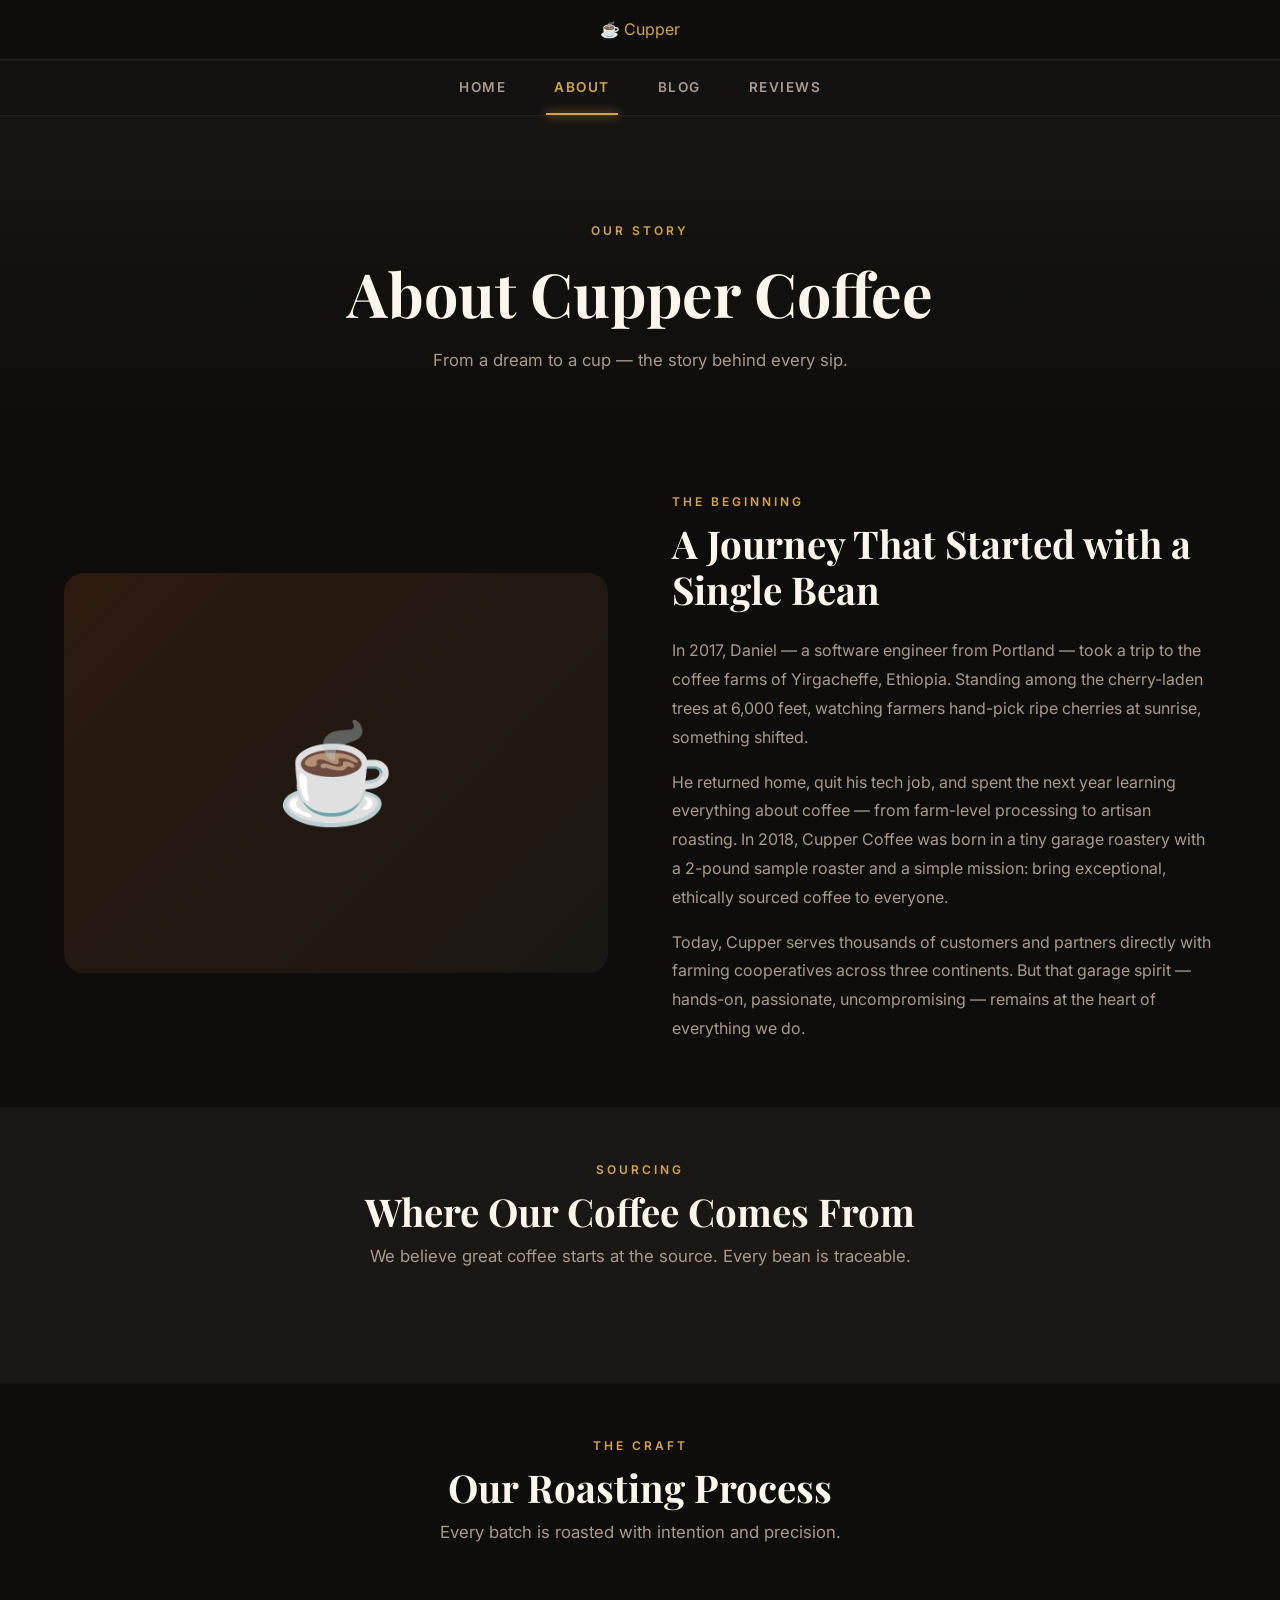
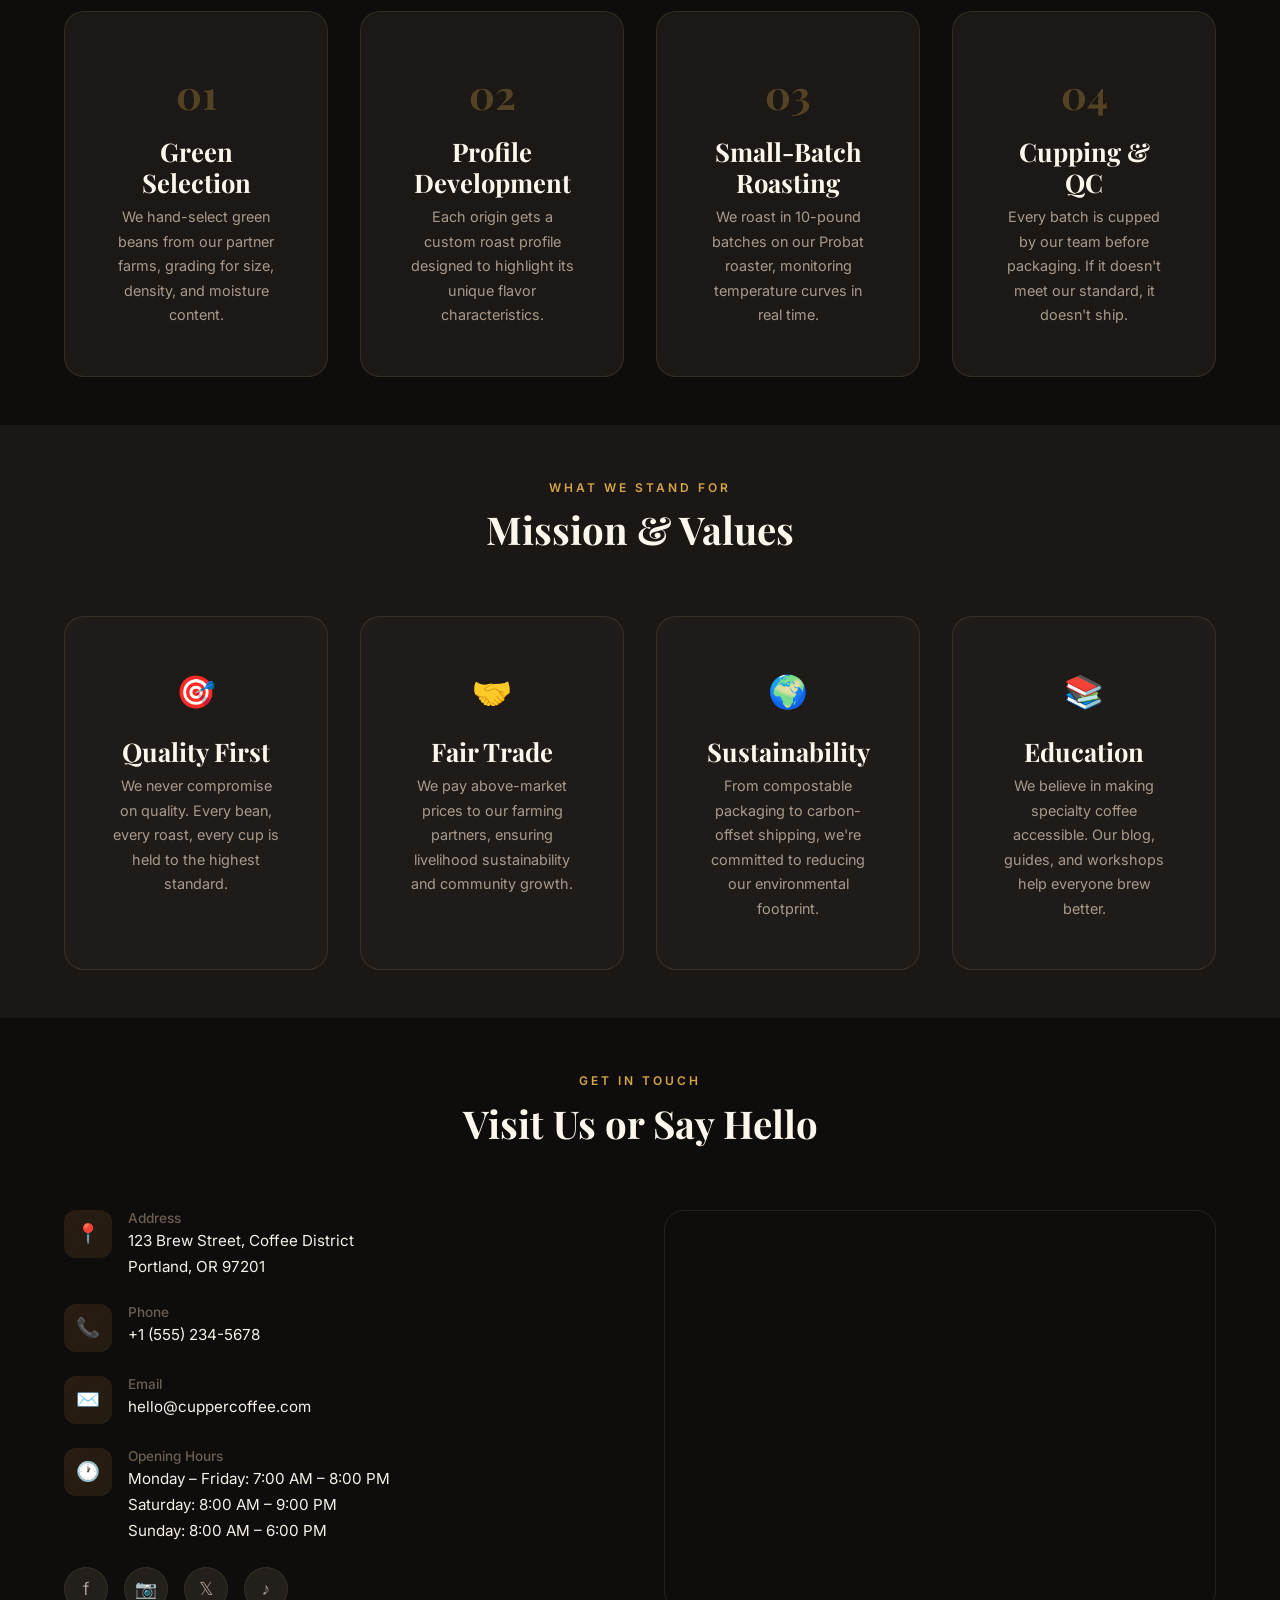
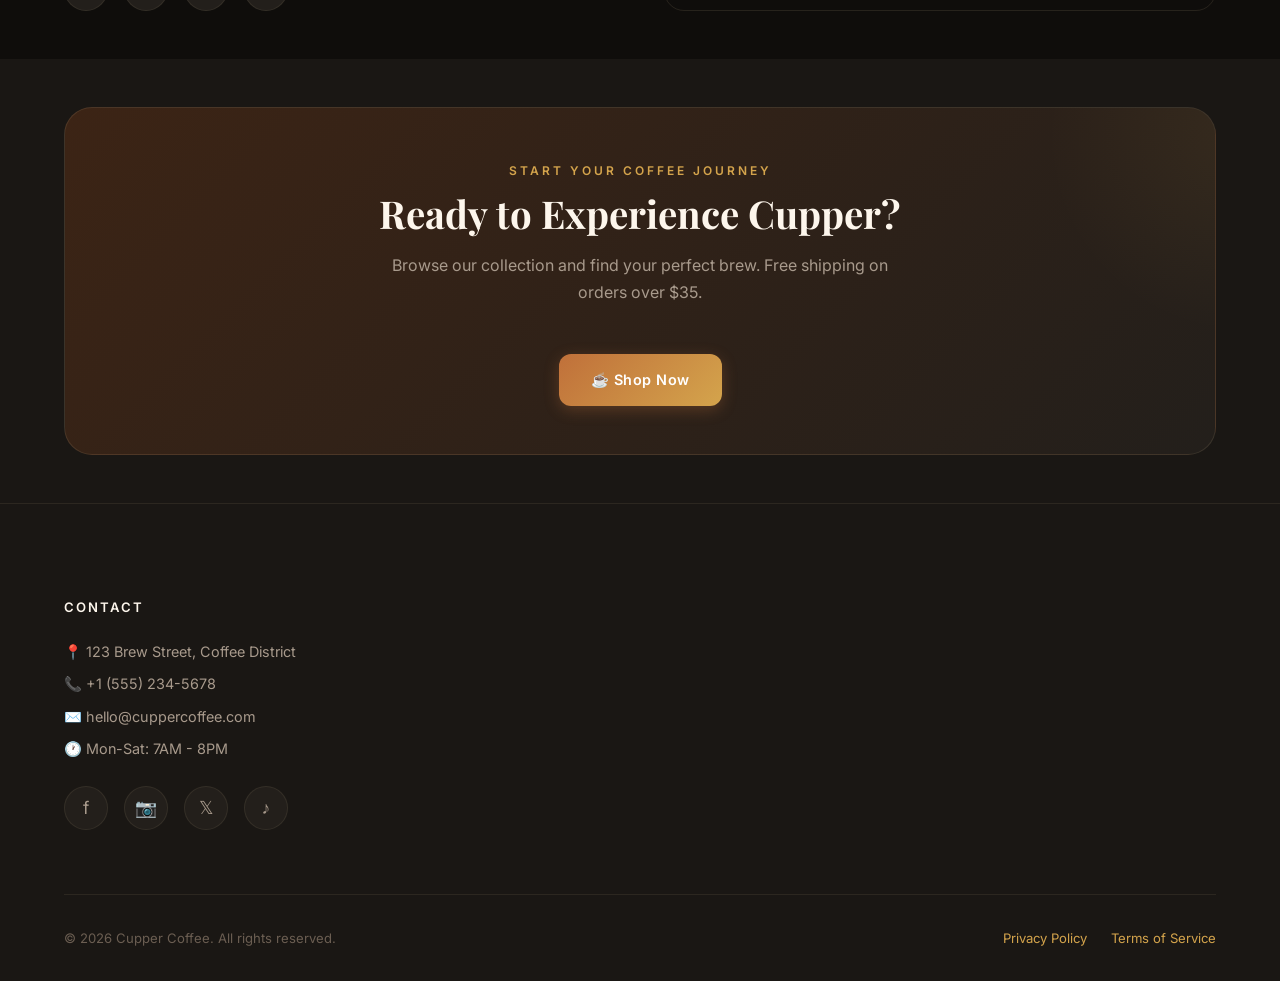
==== commit 732523e6: "aboutUS" ====
--- a/about.html
+++ b/about.html
@@ -53,26 +53,7 @@
                 <h2>Where Our Coffee Comes From</h2>
                 <p>We believe great coffee starts at the source. Every bean is traceable.</p>
             </div>
-            <div class="features-grid">
-                <div class="feature-card animate-on-scroll">
-                    <div class="feature-icon">🇪🇹</div>
-                    <h3>Ethiopia</h3>
-                    <p>The birthplace of coffee. We source single-origin beans from Yirgacheffe and Sidamo — known for
-                        their bright, floral complexity.</p>
-                </div>
-                <div class="feature-card animate-on-scroll">
-                    <div class="feature-icon">🇨🇴</div>
-                    <h3>Colombia</h3>
-                    <p>High-altitude farms in Huila and Nariño produce our balanced, sweet, and velvety Colombian
-                        Supremo beans.</p>
-                </div>
-                <div class="feature-card animate-on-scroll">
-                    <div class="feature-icon">🇮🇩</div>
-                    <h3>Indonesia</h3>
-                    <p>From the volcanic soils of Sumatra, we source deep, earthy Mandheling beans with a syrupy body
-                        and low acidity.</p>
-                </div>
-            </div>
+            
         </div>
     </section>
 
--- a/css/style.css
+++ b/css/style.css
@@ -7,27 +7,27 @@
 /* --- CSS Custom Properties --- */
 :root {
   /* Colors */
-  --color-bg:         #0f0d0b;
-  --color-bg-alt:     #1a1714;
-  --color-surface:    #231f1b;
+  --color-bg: #0f0d0b;
+  --color-bg-alt: #1a1714;
+  --color-surface: #231f1b;
   --color-surface-hover: #2e2924;
-  --color-border:     rgba(255, 220, 180, 0.08);
-  --color-text:       #f5efe8;
+  --color-border: rgba(255, 220, 180, 0.08);
+  --color-text: #f5efe8;
   --color-text-muted: #a89a8c;
-  --color-text-dim:   #6b5e52;
-  --color-cream:      #fdf6ec;
-  --color-gold:       #d4a44c;
+  --color-text-dim: #6b5e52;
+  --color-cream: #fdf6ec;
+  --color-gold: #d4a44c;
   --color-gold-light: #e8c97a;
-  --color-espresso:   #3c2415;
-  --color-latte:      #c8a882;
-  --color-accent:     #c0703a;
+  --color-espresso: #3c2415;
+  --color-latte: #c8a882;
+  --color-accent: #c0703a;
   --color-accent-hover: #d48044;
-  --color-success:    #5a9e6f;
-  --color-danger:     #c0503a;
+  --color-success: #5a9e6f;
+  --color-danger: #c0503a;
 
   /* Typography */
   --font-heading: 'Playfair Display', Georgia, serif;
-  --font-body:    'Inter', -apple-system, sans-serif;
+  --font-body: 'Inter', -apple-system, sans-serif;
 
   /* Spacing */
   --space-xs: 0.25rem;
@@ -41,23 +41,25 @@
 
   /* Sizing */
   --max-width: 1200px;
-  --nav-height: 72px;
+  --nav-height: 120px;
 
   /* Effects */
   --radius-sm: 6px;
   --radius-md: 12px;
   --radius-lg: 20px;
   --radius-xl: 28px;
-  --shadow-sm: 0 2px 8px rgba(0,0,0,0.2);
-  --shadow-md: 0 4px 20px rgba(0,0,0,0.3);
-  --shadow-lg: 0 8px 40px rgba(0,0,0,0.4);
+  --shadow-sm: 0 2px 8px rgba(0, 0, 0, 0.2);
+  --shadow-md: 0 4px 20px rgba(0, 0, 0, 0.3);
+  --shadow-lg: 0 8px 40px rgba(0, 0, 0, 0.4);
   --glass-bg: rgba(35, 31, 27, 0.7);
   --glass-border: rgba(255, 220, 180, 0.1);
   --transition: 0.3s cubic-bezier(0.4, 0, 0.2, 1);
 }
 
 /* --- Reset & Base --- */
-*, *::before, *::after {
+*,
+*::before,
+*::after {
   margin: 0;
   padding: 0;
   box-sizing: border-box;
@@ -82,7 +84,10 @@
   text-decoration: none;
   transition: color var(--transition);
 }
-a:hover { color: var(--color-gold-light); }
+
+a:hover {
+  color: var(--color-gold-light);
+}
 
 img {
   max-width: 100%;
@@ -96,19 +101,35 @@
   font-family: var(--font-body);
 }
 
-ul { list-style: none; }
-
-h1, h2, h3, h4 {
+ul {
+  list-style: none;
+}
+
+h1,
+h2,
+h3,
+h4 {
   font-family: var(--font-heading);
   font-weight: 700;
   line-height: 1.2;
   color: var(--color-cream);
 }
 
-h1 { font-size: clamp(2.2rem, 5vw, 3.8rem); }
-h2 { font-size: clamp(1.6rem, 3.5vw, 2.4rem); }
-h3 { font-size: clamp(1.2rem, 2.5vw, 1.6rem); }
-h4 { font-size: 1.1rem; }
+h1 {
+  font-size: clamp(2.2rem, 5vw, 3.8rem);
+}
+
+h2 {
+  font-size: clamp(1.6rem, 3.5vw, 2.4rem);
+}
+
+h3 {
+  font-size: clamp(1.2rem, 2.5vw, 1.6rem);
+}
+
+h4 {
+  font-size: 1.1rem;
+}
 
 .container {
   width: 100%;
@@ -118,7 +139,7 @@
 }
 
 .section {
-  padding: var(--space-4xl) 0;
+  padding: var(--space-2xl) 0;
 }
 
 .section-header {
@@ -153,178 +174,83 @@
   top: 0;
   left: 0;
   right: 0;
-  height: var(--nav-height);
   z-index: 1000;
-  transition: background var(--transition), box-shadow var(--transition);
+  background: var(--color-bg);
+  transition: all var(--transition);
+  border-bottom: 1px solid var(--color-border);
 }
 
 #site-nav.scrolled {
-  background: rgba(15, 13, 11, 0.95);
+  background: rgba(15, 13, 11, 0.98);
   backdrop-filter: blur(20px);
-  box-shadow: 0 1px 20px rgba(0,0,0,0.4);
-}
-
-.nav-inner {
-  display: flex;
-  align-items: center;
-  justify-content: space-between;
-  height: 100%;
+  box-shadow: 0 4px 30px rgba(0, 0, 0, 0.5);
+}
+
+.nav-logo-row {
+  display: flex;
+  justify-content: center;
+  align-items: center;
+  padding: var(--space-md) 0;
+}
+
+.nav-tabs-row {
+  border-top: 1px solid var(--color-border);
+  display: flex;
+  justify-content: center;
+  background: rgba(255, 255, 255, 0.02);
+}
+
+.nav-tabs {
+  display: flex;
+  gap: var(--space-xl);
   max-width: var(--max-width);
   margin: 0 auto;
   padding: 0 var(--space-lg);
 }
 
-.nav-logo {
-  font-family: var(--font-heading);
-  font-size: 1.6rem;
-  font-weight: 700;
-  color: var(--color-cream);
-  letter-spacing: 1px;
-  display: flex;
-  align-items: center;
-  gap: var(--space-sm);
-}
-
-.nav-logo span {
-  color: var(--color-gold);
-}
-
-.nav-links {
-  display: flex;
-  align-items: center;
-  gap: var(--space-xl);
-}
-
-.nav-links a {
-  color: var(--color-text-muted);
-  font-size: 0.9rem;
-  font-weight: 500;
-  letter-spacing: 0.5px;
+.nav-tab-item {
   position: relative;
-  transition: color var(--transition);
-}
-
-.nav-links a:hover,
-.nav-links a.active {
-  color: var(--color-cream);
-}
-
-.nav-links a::after {
+  padding: var(--space-md) var(--space-sm);
+  color: var(--color-text-muted);
+  font-size: 0.85rem;
+  font-weight: 600;
+  text-transform: uppercase;
+  letter-spacing: 1.5px;
+  transition: all var(--transition);
+}
+
+.nav-tab-item:hover,
+.nav-tab-item.active {
+  color: var(--color-gold);
+}
+
+.nav-tab-item.active::after {
   content: '';
   position: absolute;
-  bottom: -4px;
+  bottom: 0;
   left: 0;
-  width: 0;
+  width: 100%;
   height: 2px;
   background: var(--color-gold);
-  transition: width var(--transition);
-}
-
-.nav-links a:hover::after,
-.nav-links a.active::after {
-  width: 100%;
-}
-
-.nav-cart {
-  position: relative;
-  display: flex;
-  align-items: center;
-  gap: var(--space-xs);
-  color: var(--color-text-muted);
-  font-size: 0.9rem;
-  font-weight: 500;
-  cursor: pointer;
-  transition: color var(--transition);
-}
-
-.nav-cart:hover { color: var(--color-cream); }
-
-.cart-badge {
-  position: absolute;
-  top: -8px;
-  right: -12px;
-  background: var(--color-accent);
-  color: #fff;
-  font-size: 0.65rem;
-  font-weight: 700;
-  width: 18px;
-  height: 18px;
-  border-radius: 50%;
-  display: flex;
-  align-items: center;
-  justify-content: center;
-  opacity: 0;
-  transform: scale(0);
-  transition: all var(--transition);
-}
-
-.cart-badge.visible {
-  opacity: 1;
-  transform: scale(1);
-}
-
-/* Hamburger */
-.nav-hamburger {
-  display: none;
-  flex-direction: column;
-  gap: 5px;
-  background: none;
-  padding: 4px;
-}
-
-.nav-hamburger span {
-  display: block;
-  width: 24px;
-  height: 2px;
-  background: var(--color-text);
-  transition: all var(--transition);
-  border-radius: 2px;
-}
-
-.nav-hamburger.open span:nth-child(1) {
-  transform: rotate(45deg) translate(5px, 5px);
-}
-.nav-hamburger.open span:nth-child(2) {
-  opacity: 0;
-}
-.nav-hamburger.open span:nth-child(3) {
-  transform: rotate(-45deg) translate(5px, -5px);
-}
-
-/* Mobile Nav */
-.nav-mobile {
-  display: none;
-  position: fixed;
-  top: var(--nav-height);
-  left: 0;
-  right: 0;
-  bottom: 0;
-  background: rgba(15, 13, 11, 0.98);
-  backdrop-filter: blur(20px);
-  flex-direction: column;
-  align-items: center;
-  justify-content: center;
-  gap: var(--space-xl);
-  z-index: 999;
-}
-
-.nav-mobile.open {
-  display: flex;
-  animation: fadeIn 0.3s ease;
-}
-
-.nav-mobile a {
-  font-family: var(--font-heading);
-  font-size: 1.8rem;
-  color: var(--color-text-muted);
-  transition: color var(--transition);
-}
-
-.nav-mobile a:hover { color: var(--color-cream); }
+  box-shadow: 0 0 10px var(--color-gold);
+}
+
+#site-nav.scrolled .nav-logo-row {
+  padding: var(--space-sm) 0;
+}
+
+#site-nav.scrolled .nav-tab-item {
+  padding: var(--space-sm) var(--space-sm);
+}
 
 @media (max-width: 768px) {
-  .nav-links { display: none; }
-  .nav-hamburger { display: flex; }
+  .nav-links {
+    display: none;
+  }
+
+  .nav-hamburger {
+    display: flex;
+  }
 }
 
 /* ============================================================
@@ -450,7 +376,7 @@
    ============================================================ */
 .hero {
   position: relative;
-  min-height: 100vh;
+  min-height: 70vh;
   display: flex;
   align-items: center;
   overflow: hidden;
@@ -472,12 +398,10 @@
   content: '';
   position: absolute;
   inset: 0;
-  background: linear-gradient(
-    135deg,
-    rgba(15, 13, 11, 0.92) 0%,
-    rgba(15, 13, 11, 0.7) 40%,
-    rgba(15, 13, 11, 0.5) 100%
-  );
+  background: linear-gradient(135deg,
+      rgba(15, 13, 11, 0.92) 0%,
+      rgba(15, 13, 11, 0.7) 40%,
+      rgba(15, 13, 11, 0.5) 100%);
 }
 
 .hero-content {
@@ -485,6 +409,8 @@
   z-index: 1;
   max-width: 650px;
   padding-top: var(--nav-height);
+  text-align: center;
+  margin: 0 auto;
 }
 
 .hero-content .section-label {
@@ -507,12 +433,15 @@
   margin-bottom: var(--space-2xl);
   max-width: 500px;
   line-height: 1.8;
+  margin-left: auto;
+  margin-right: auto;
 }
 
 .hero-buttons {
   display: flex;
   gap: var(--space-md);
   flex-wrap: wrap;
+  justify-content: center;
 }
 
 .hero-stats {
@@ -725,7 +654,7 @@
   background: linear-gradient(135deg, var(--color-espresso), var(--color-surface));
   border: 1px solid var(--glass-border);
   border-radius: var(--radius-xl);
-  padding: var(--space-4xl) var(--space-2xl);
+  padding: var(--space-2xl) var(--space-xl);
   text-align: center;
   position: relative;
   overflow: hidden;
@@ -1271,6 +1200,7 @@
   font-size: 0.9rem;
   display: -webkit-box;
   -webkit-line-clamp: 3;
+  line-clamp: 3;
   -webkit-box-orient: vertical;
   overflow: hidden;
 }
@@ -1544,8 +1474,13 @@
    ANIMATIONS
    ============================================================ */
 @keyframes fadeIn {
-  from { opacity: 0; }
-  to { opacity: 1; }
+  from {
+    opacity: 0;
+  }
+
+  to {
+    opacity: 1;
+  }
 }
 
 @keyframes fadeInUp {
@@ -1553,6 +1488,7 @@
     opacity: 0;
     transform: translateY(30px);
   }
+
   to {
     opacity: 1;
     transform: translateY(0);
@@ -1564,6 +1500,7 @@
     opacity: 0;
     transform: translateY(-10px);
   }
+
   to {
     opacity: 1;
     transform: translateY(0);
@@ -1588,12 +1525,15 @@
   .about-story {
     grid-template-columns: 1fr;
   }
+
   .about-story-img {
     height: 300px;
   }
+
   .cart-layout {
     grid-template-columns: 1fr;
   }
+
   .footer-grid {
     grid-template-columns: 1fr 1fr;
   }
@@ -1603,21 +1543,27 @@
   .hero-stats {
     gap: var(--space-xl);
   }
+
   .contact-grid {
     grid-template-columns: 1fr;
   }
+
   .form-row {
     grid-template-columns: 1fr;
   }
+
   .footer-grid {
     grid-template-columns: 1fr;
   }
+
   .blog-grid {
     grid-template-columns: 1fr;
   }
+
   .reviews-grid {
     grid-template-columns: 1fr;
   }
+
   .reviews-stats {
     flex-direction: column;
     text-align: center;
@@ -1626,13 +1572,17 @@
 
 @media (max-width: 480px) {
   .hero-buttons {
-    flex-direction: column;
-  }
+    flex-direction: row;
+    justify-content: center;
+    gap: var(--space-sm);
+  }
+
   .hero-stat h3 {
     font-size: 1.5rem;
   }
+
   .hero-stats {
     flex-wrap: wrap;
     gap: var(--space-lg);
   }
-}
+}
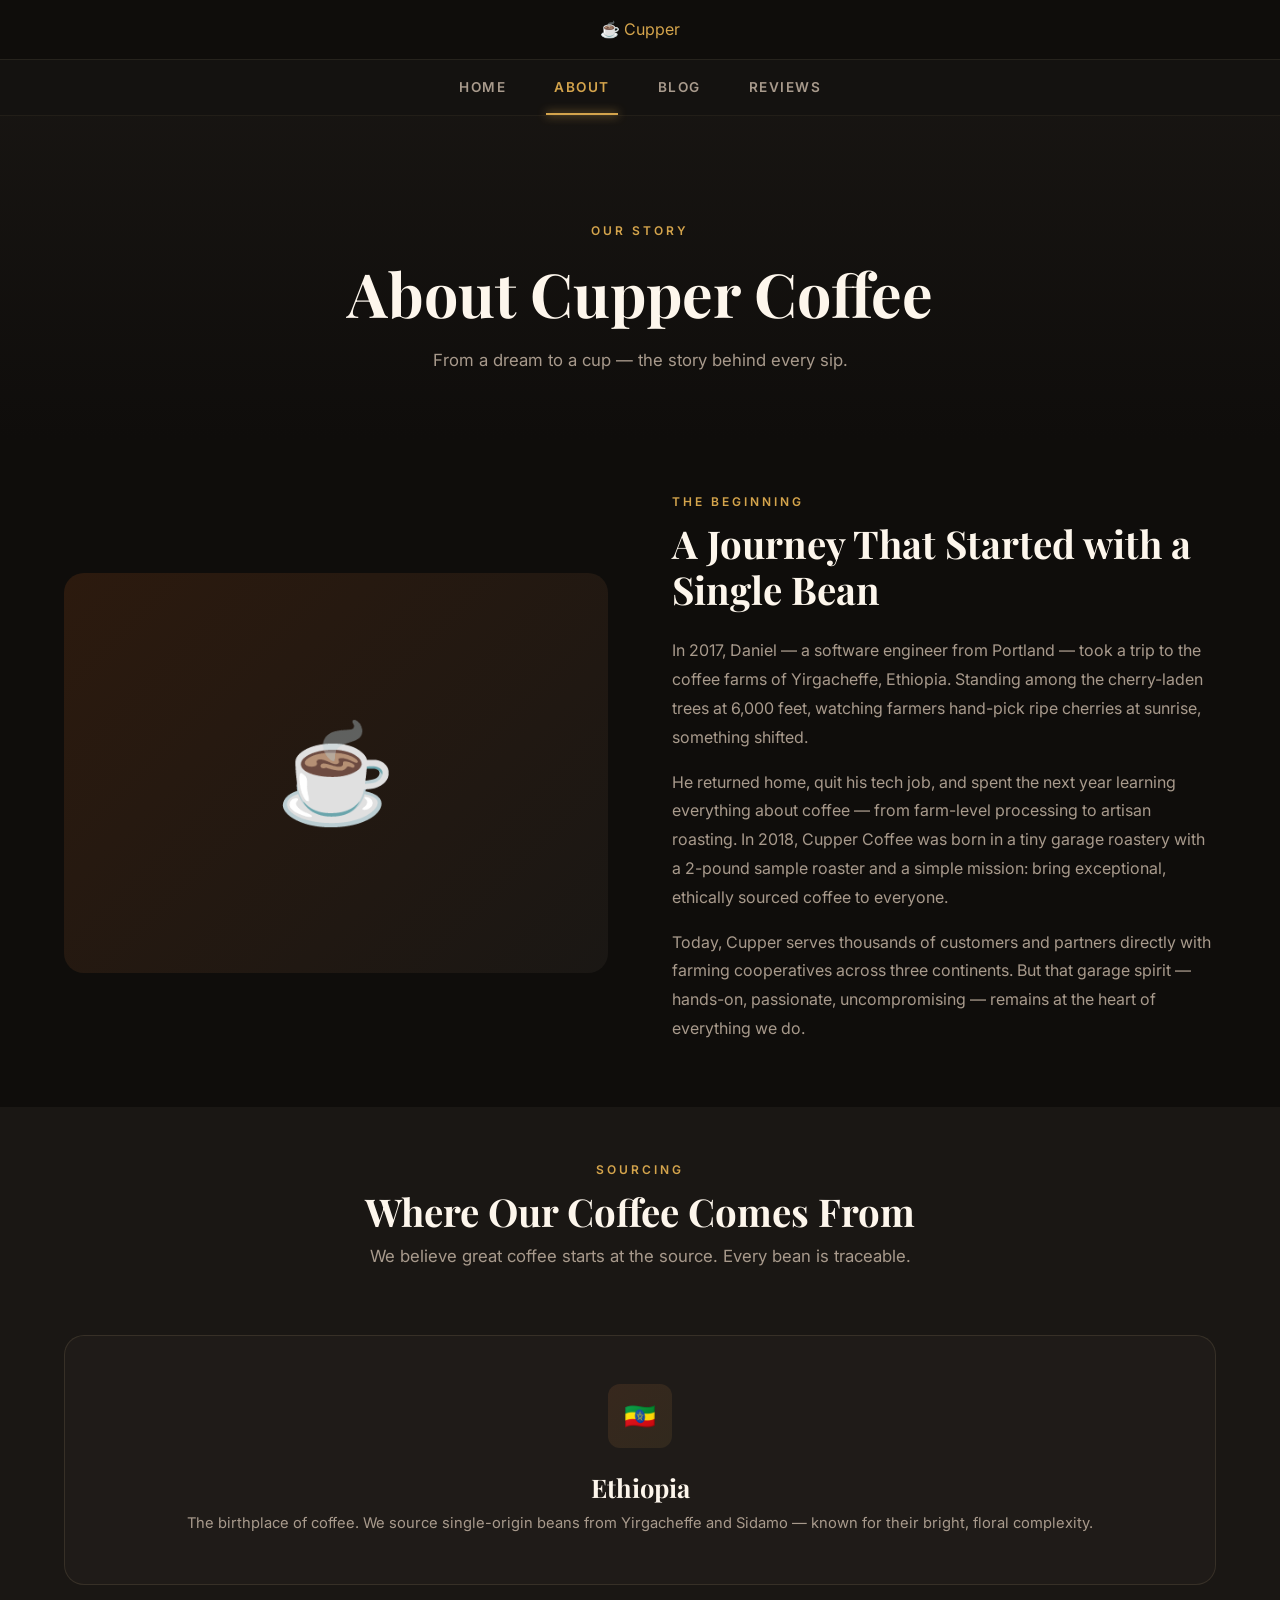
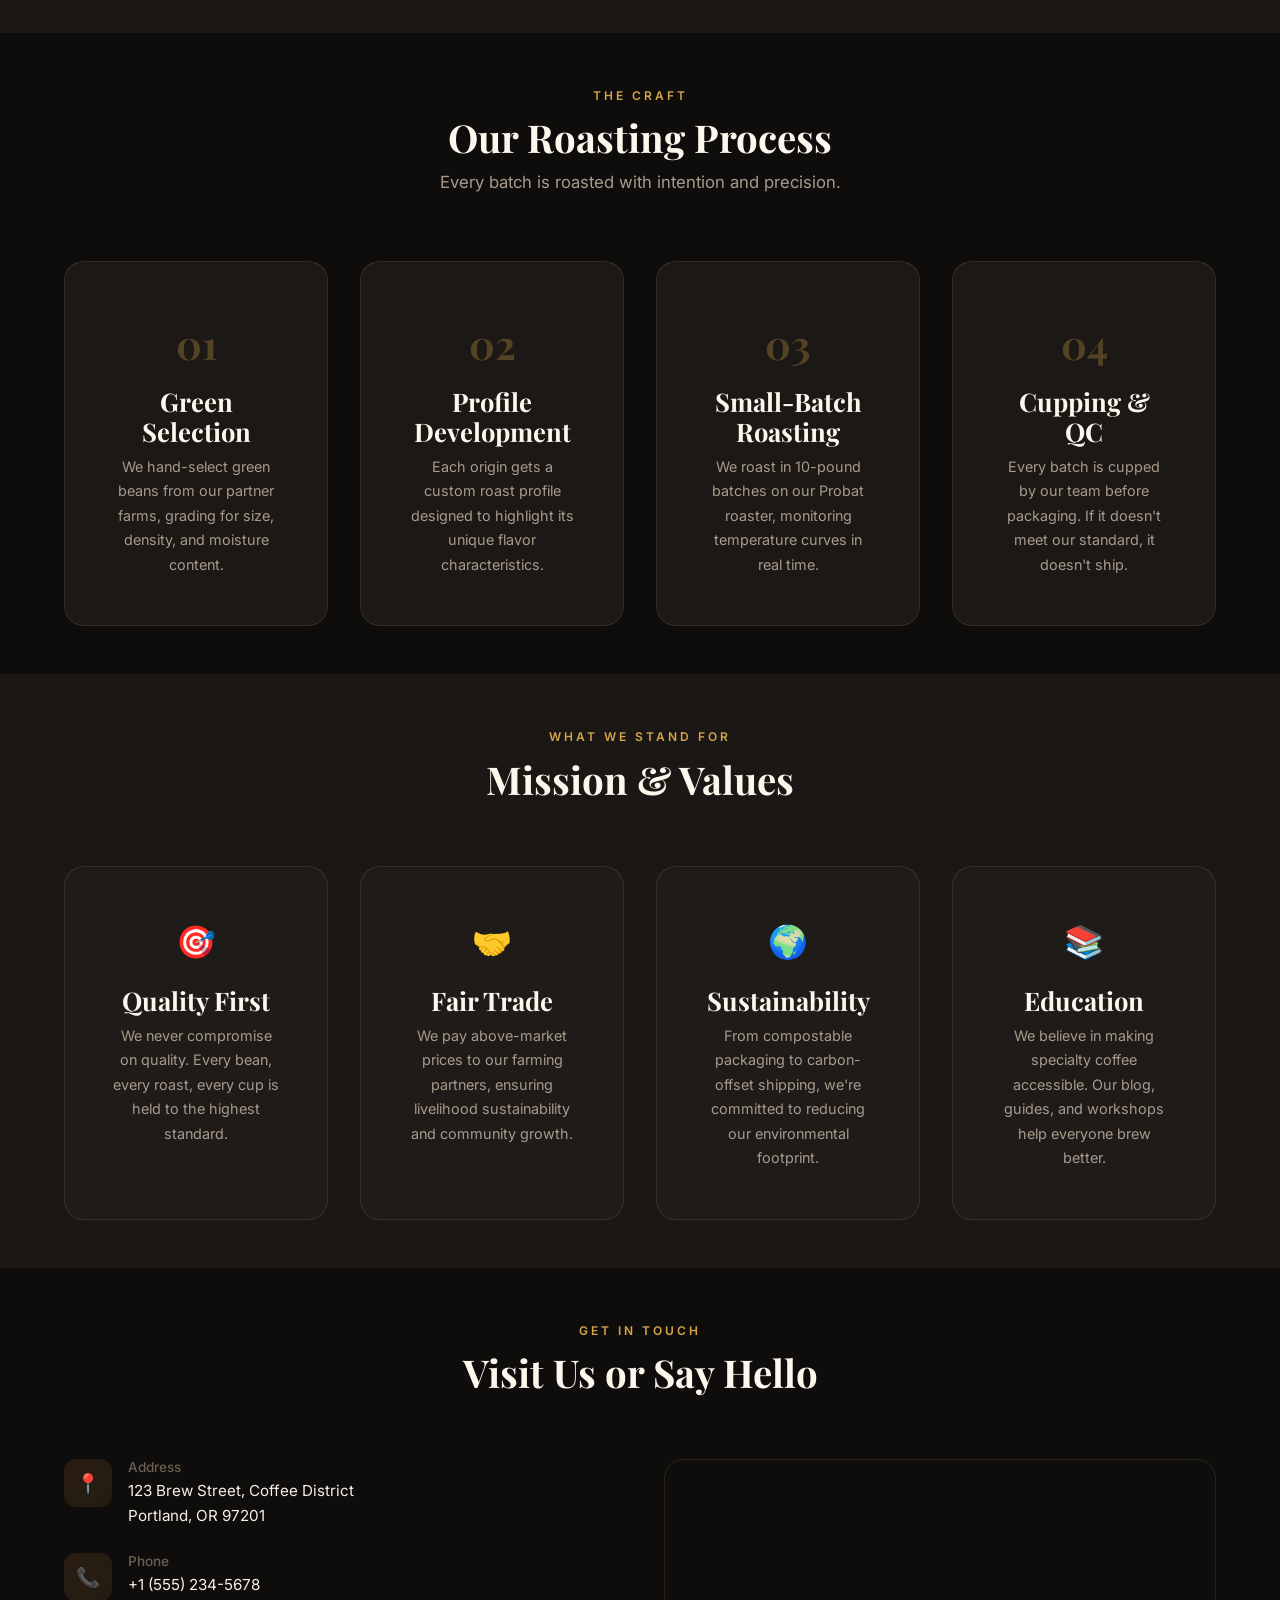
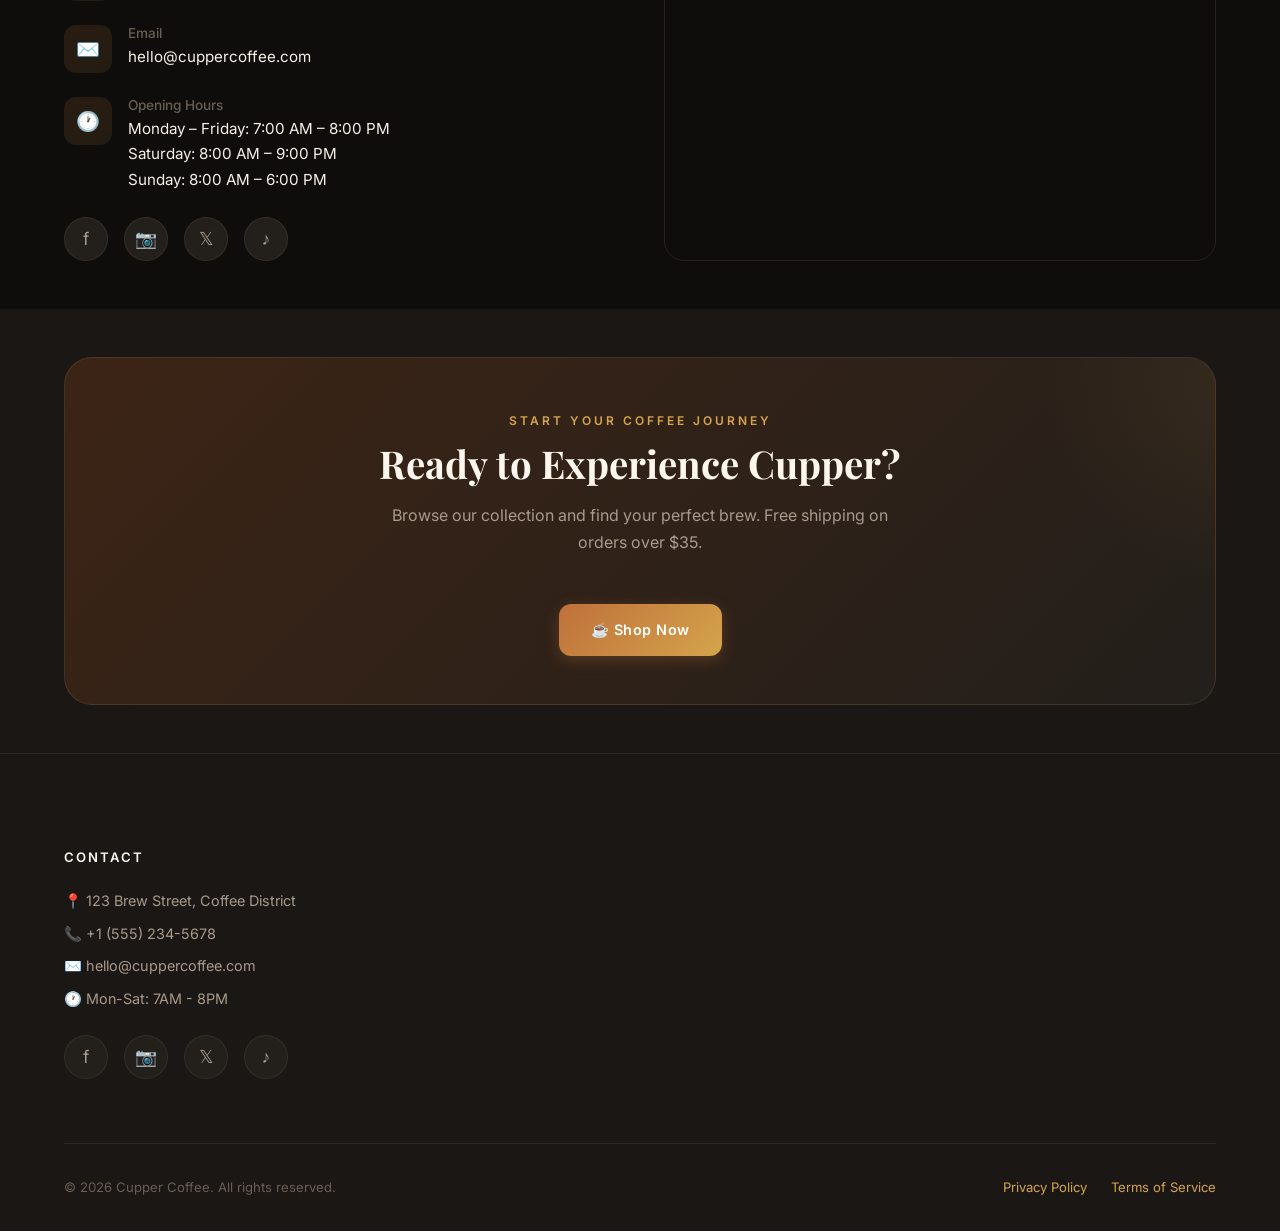
==== commit f24f17cb: "post&reviews limited" ====
--- a/about.html
+++ b/about.html
@@ -53,7 +53,16 @@
                 <h2>Where Our Coffee Comes From</h2>
                 <p>We believe great coffee starts at the source. Every bean is traceable.</p>
             </div>
-            
+            <div class="features-grid">
+                <div class="feature-card animate-on-scroll">
+                    <div class="feature-icon">🇪🇹</div>
+                    <h3>Ethiopia</h3>
+                    <p>The birthplace of coffee. We source single-origin beans from Yirgacheffe and Sidamo — known for
+                        their bright, floral complexity.</p>
+                </div>
+                
+               
+            </div>
         </div>
     </section>
 
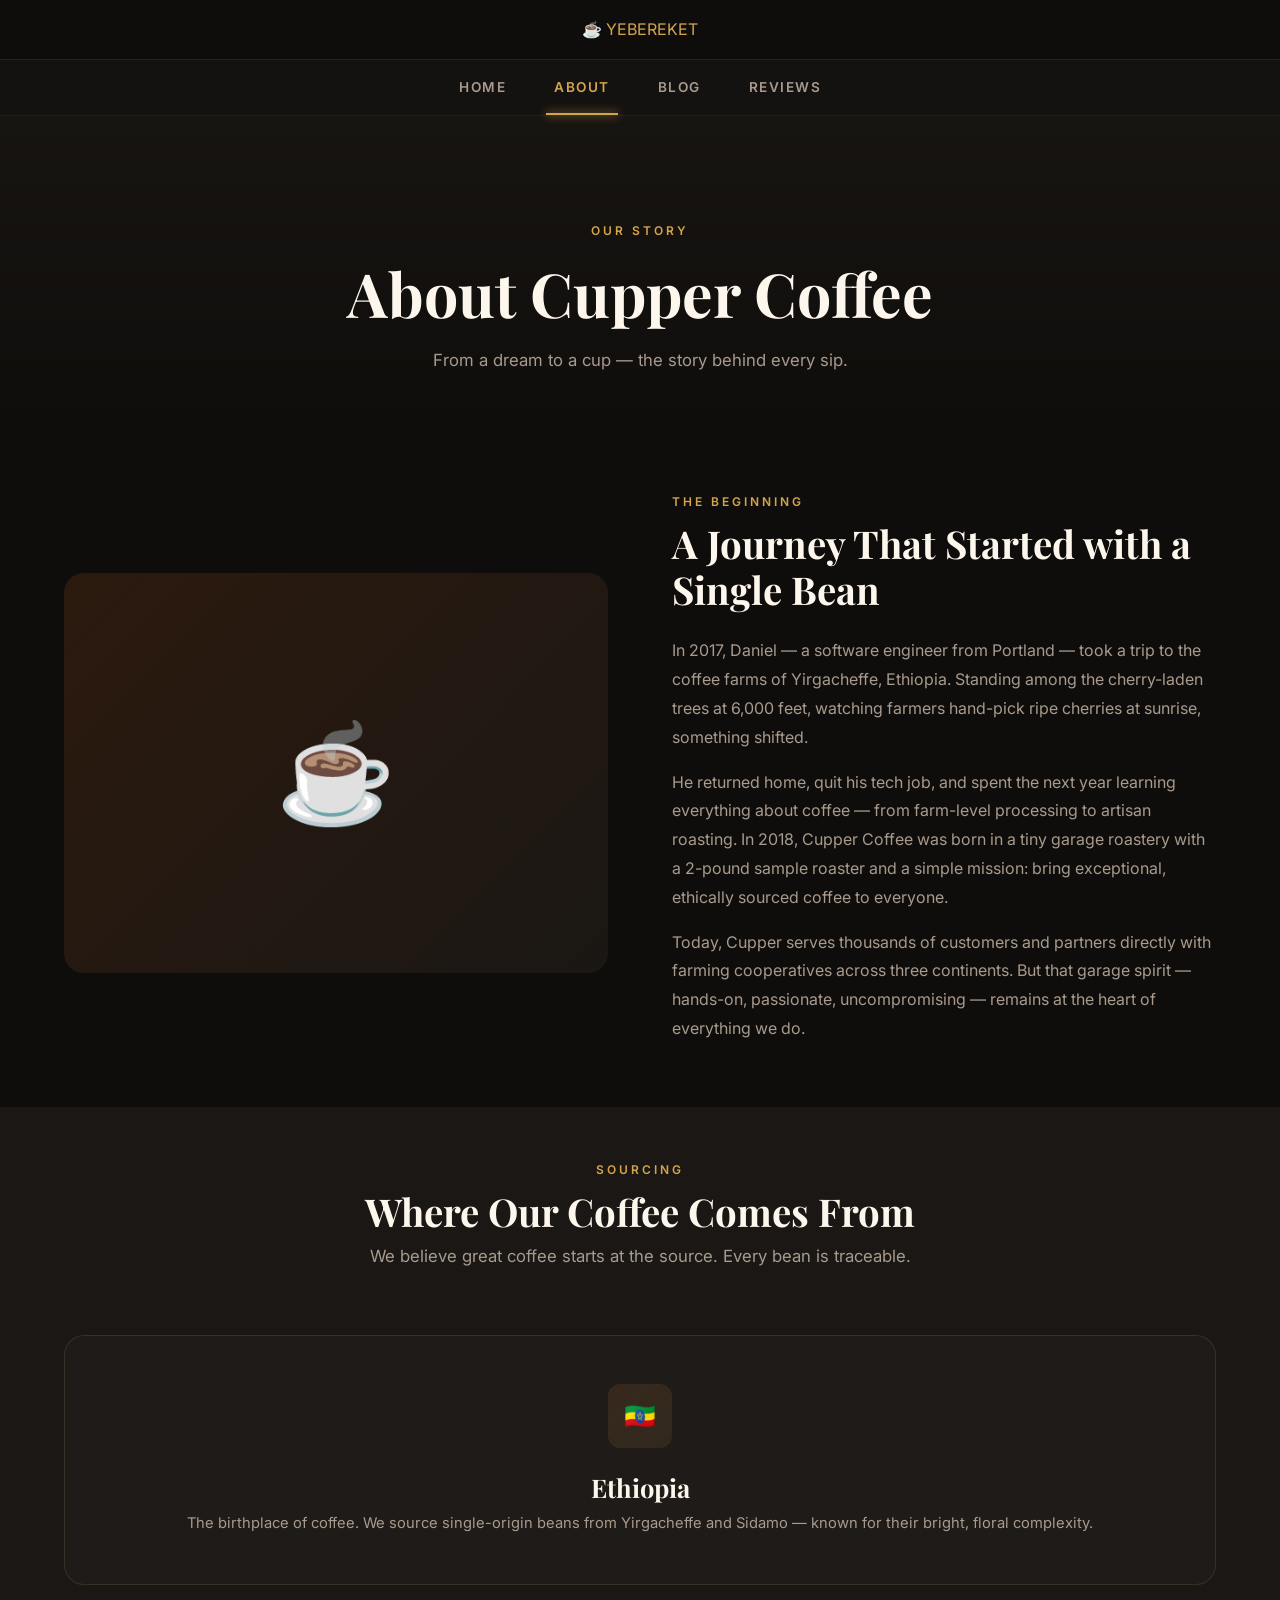
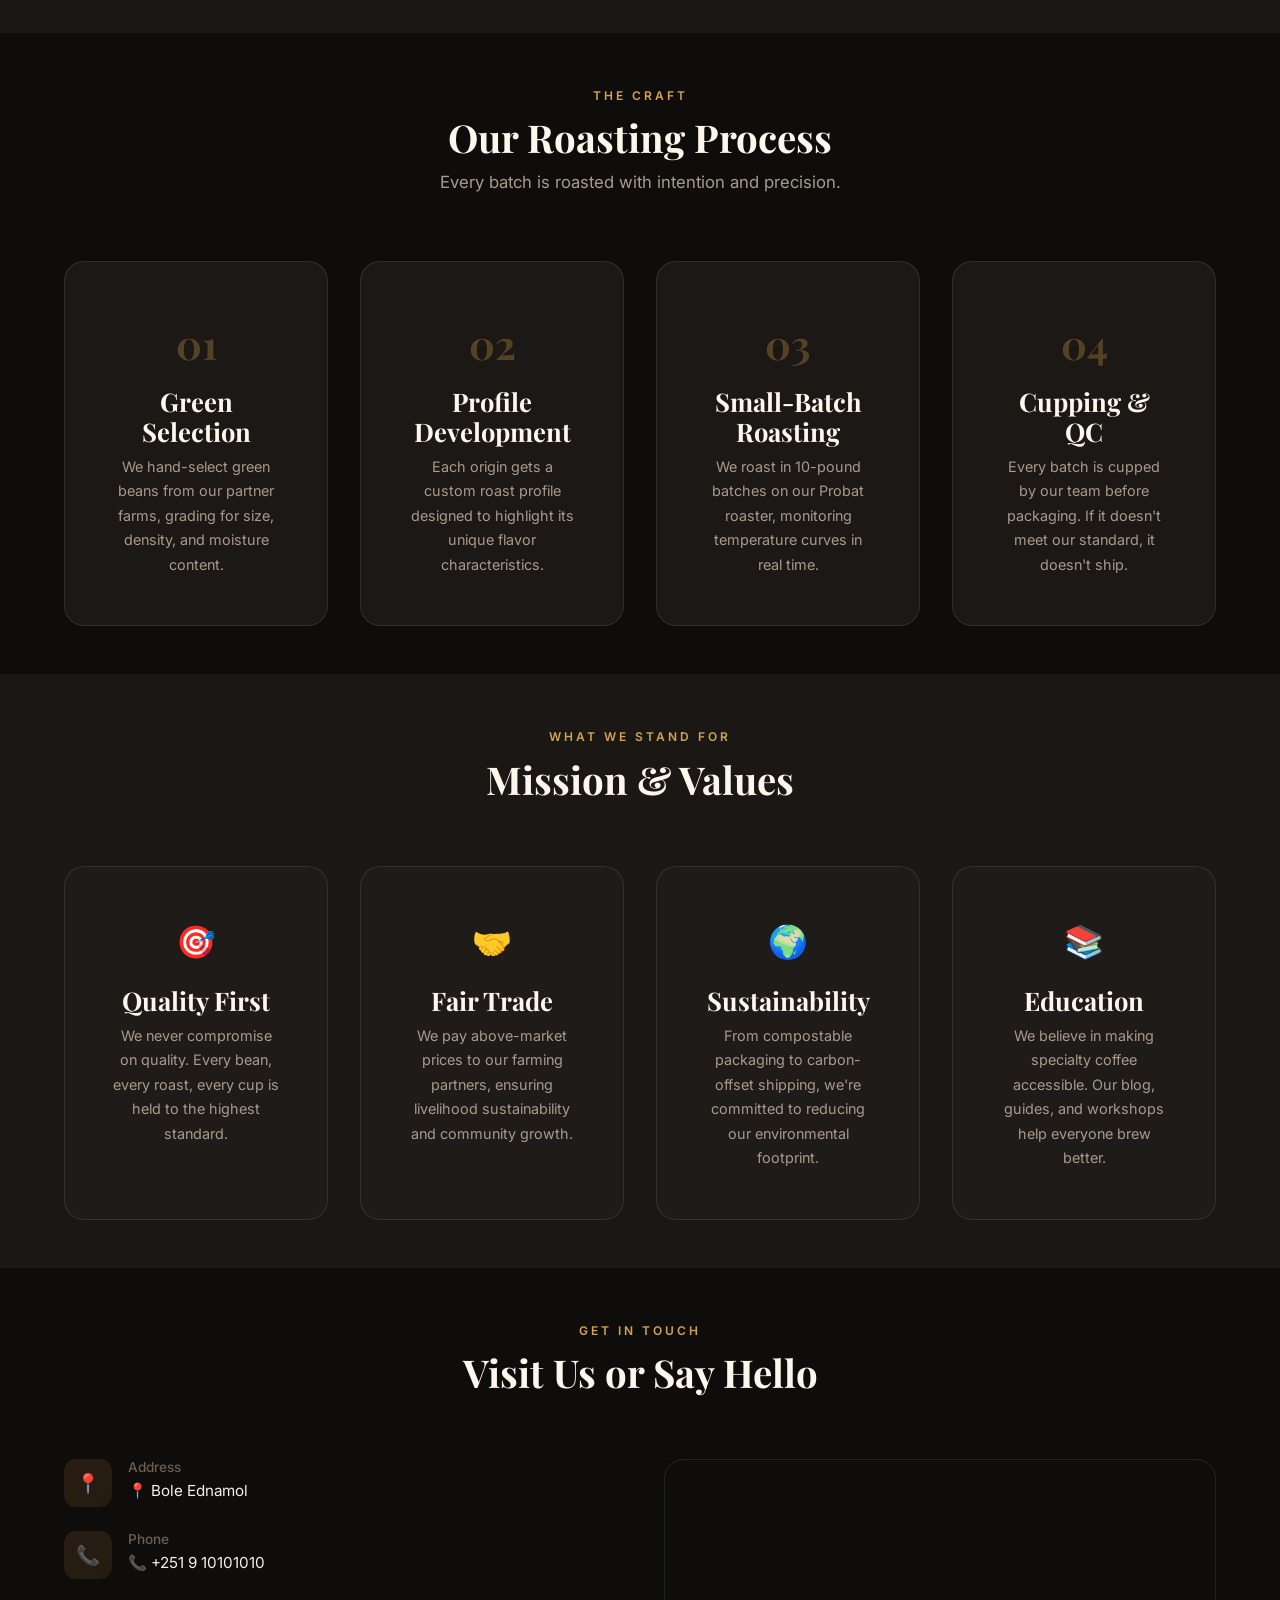
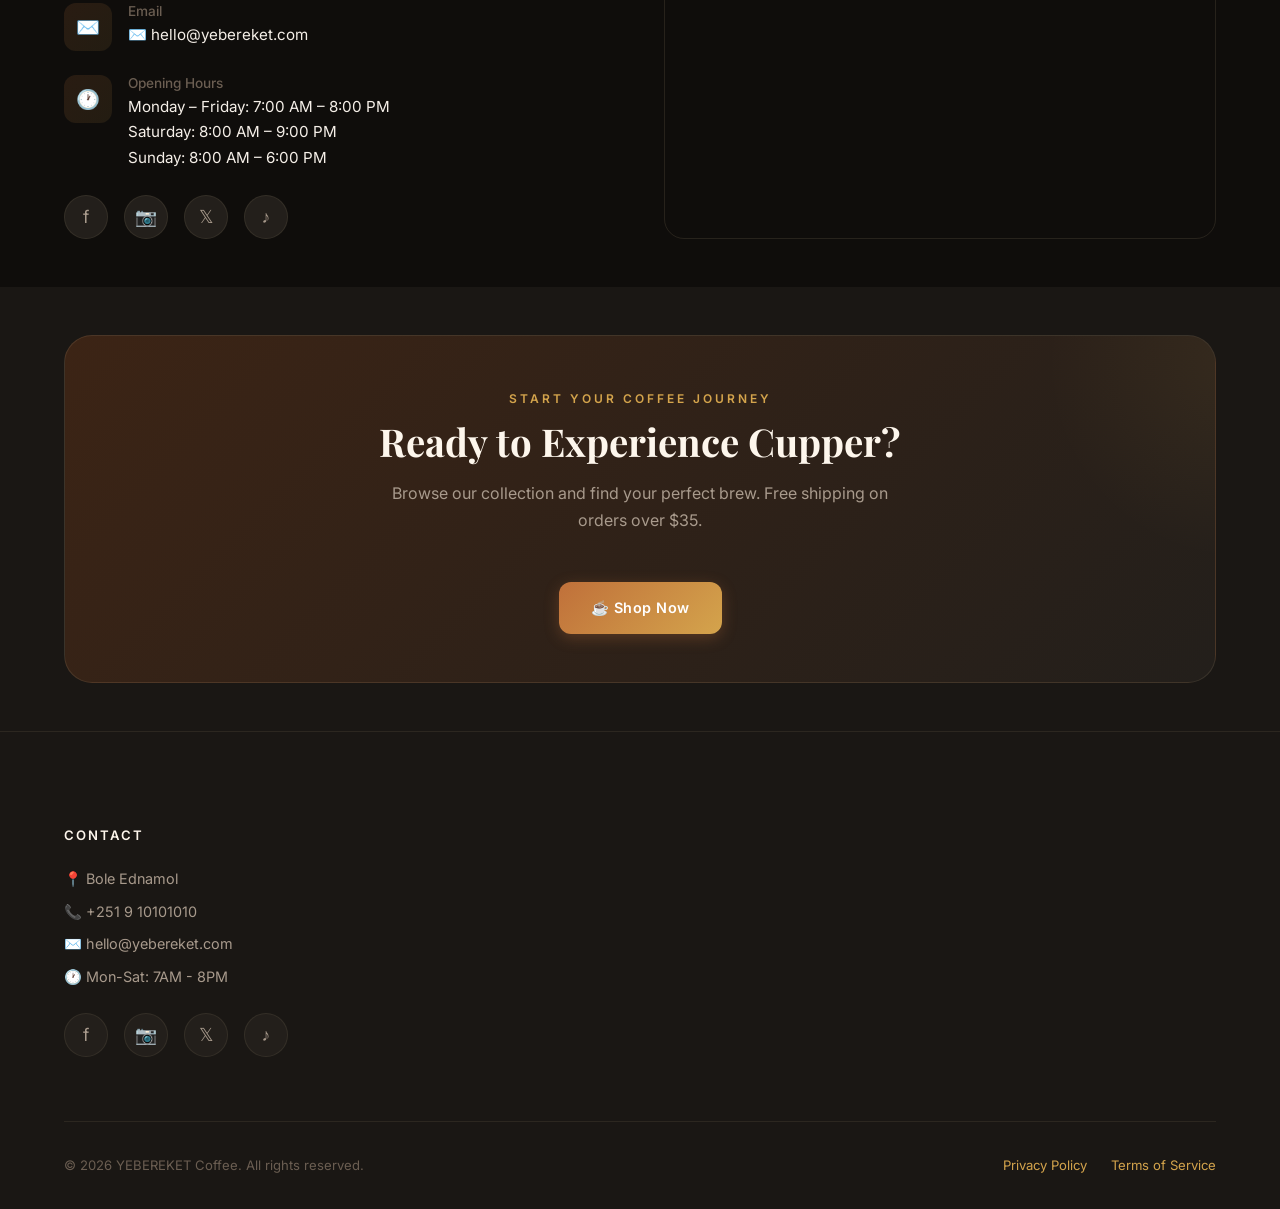
==== commit 3f3b1c3d: "demo final touch" ====
--- a/about.html
+++ b/about.html
@@ -153,21 +153,21 @@
                             <div class="contact-icon">📍</div>
                             <div>
                                 <h4>Address</h4>
-                                <p>123 Brew Street, Coffee District<br>Portland, OR 97201</p>
+                                <p>📍 Bole Ednamol</p>
                             </div>
                         </div>
                         <div class="contact-item">
                             <div class="contact-icon">📞</div>
                             <div>
                                 <h4>Phone</h4>
-                                <p>+1 (555) 234-5678</p>
+                                <p>📞 +251 9 10101010</p>
                             </div>
                         </div>
                         <div class="contact-item">
                             <div class="contact-icon">✉️</div>
                             <div>
                                 <h4>Email</h4>
-                                <p>hello@cuppercoffee.com</p>
+                                <p>✉️ hello@yebereket.com</p>
                             </div>
                         </div>
                         <div class="contact-item">
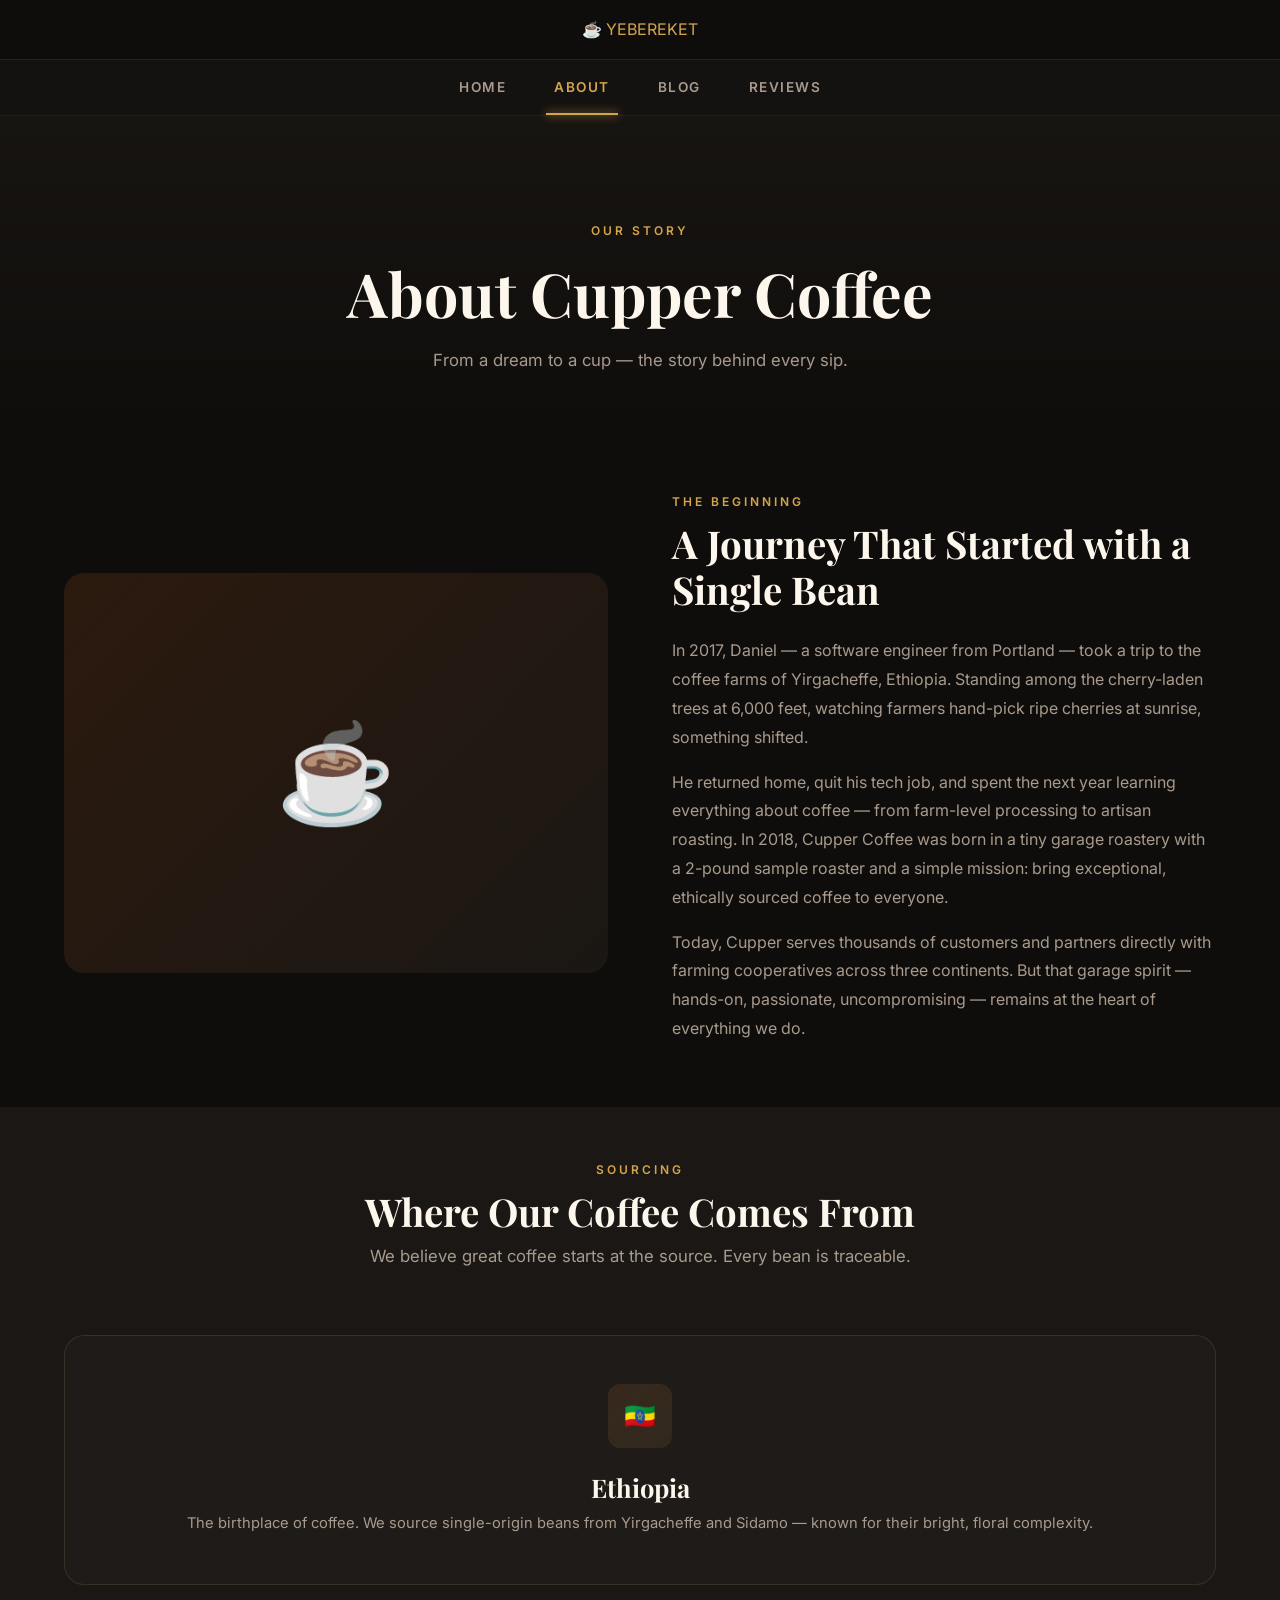
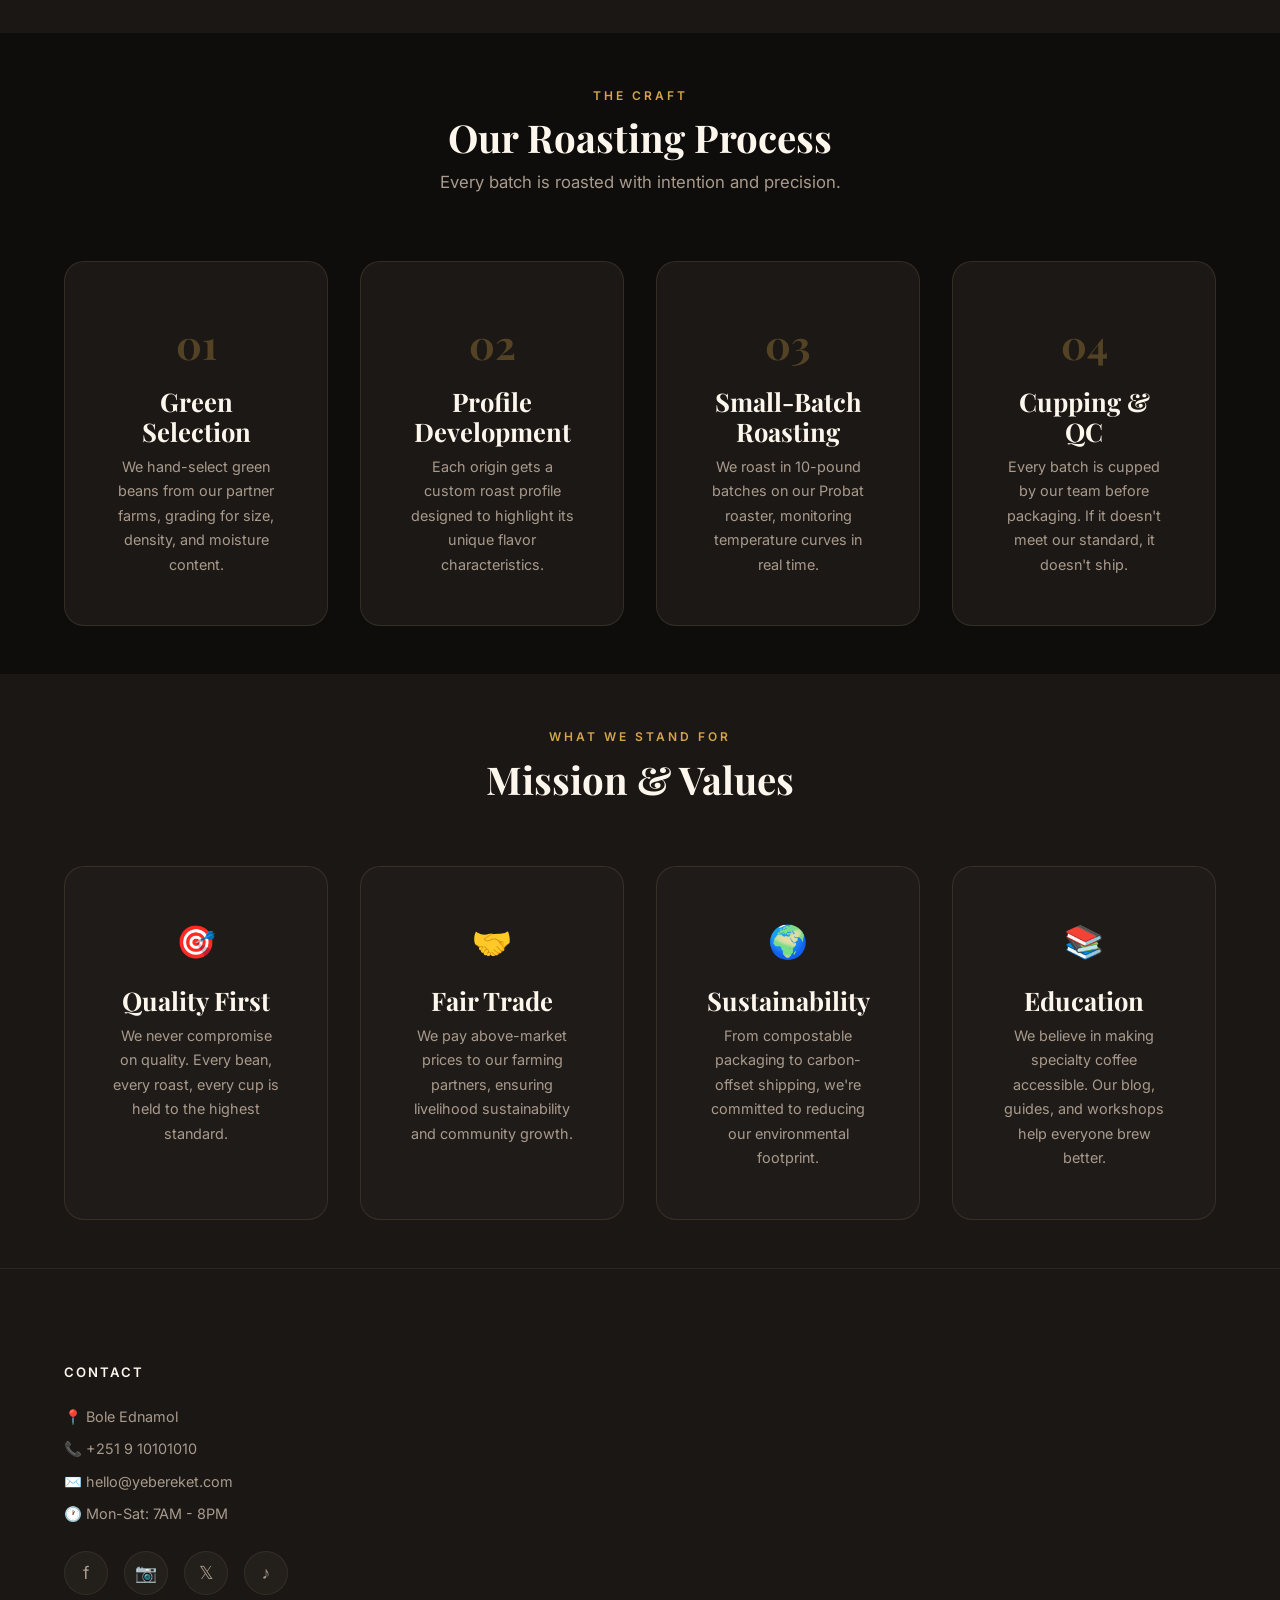
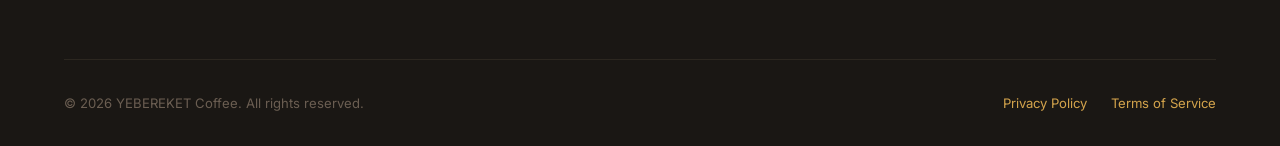
==== commit 9d5ca29d: "removed dublicated from about us" ====
--- a/about.html
+++ b/about.html
@@ -60,8 +60,8 @@
                     <p>The birthplace of coffee. We source single-origin beans from Yirgacheffe and Sidamo — known for
                         their bright, floral complexity.</p>
                 </div>
-                
-               
+
+
             </div>
         </div>
     </section>
@@ -139,76 +139,6 @@
         </div>
     </section>
 
-    <!-- CONTACT & MAP -->
-    <section class="section" id="contact">
-        <div class="container">
-            <div class="section-header animate-on-scroll">
-                <span class="section-label">Get in Touch</span>
-                <h2>Visit Us or Say Hello</h2>
-            </div>
-            <div class="contact-grid animate-on-scroll">
-                <div>
-                    <div class="contact-info-list">
-                        <div class="contact-item">
-                            <div class="contact-icon">📍</div>
-                            <div>
-                                <h4>Address</h4>
-                                <p>📍 Bole Ednamol</p>
-                            </div>
-                        </div>
-                        <div class="contact-item">
-                            <div class="contact-icon">📞</div>
-                            <div>
-                                <h4>Phone</h4>
-                                <p>📞 +251 9 10101010</p>
-                            </div>
-                        </div>
-                        <div class="contact-item">
-                            <div class="contact-icon">✉️</div>
-                            <div>
-                                <h4>Email</h4>
-                                <p>✉️ hello@yebereket.com</p>
-                            </div>
-                        </div>
-                        <div class="contact-item">
-                            <div class="contact-icon">🕐</div>
-                            <div>
-                                <h4>Opening Hours</h4>
-                                <p>Monday – Friday: 7:00 AM – 8:00 PM<br>
-                                    Saturday: 8:00 AM – 9:00 PM<br>
-                                    Sunday: 8:00 AM – 6:00 PM</p>
-                            </div>
-                        </div>
-                    </div>
-                    <div class="social-links">
-                        <a href="#" class="social-link" aria-label="Facebook">f</a>
-                        <a href="#" class="social-link" aria-label="Instagram">📷</a>
-                        <a href="#" class="social-link" aria-label="Twitter">𝕏</a>
-                        <a href="#" class="social-link" aria-label="TikTok">♪</a>
-                    </div>
-                </div>
-                <div class="map-container">
-                    <iframe
-                        src="https://www.openstreetmap.org/export/embed.html?bbox=-122.7000%2C45.5000%2C-122.6500%2C45.5300&layer=mapnik"
-                        loading="lazy" title="Our Location"></iframe>
-                </div>
-            </div>
-        </div>
-    </section>
-
-    <!-- CTA -->
-    <section class="section" style="background: var(--color-bg-alt);">
-        <div class="container">
-            <div class="cta-banner animate-on-scroll">
-                <span class="section-label">Start Your Coffee Journey</span>
-                <h2>Ready to Experience Cupper?</h2>
-                <p>Browse our collection and find your perfect brew. Free shipping on orders over $35.</p>
-                <div class="cta-buttons">
-                    <a href="products.html" class="btn btn-primary">☕ Shop Now</a>
-                </div>
-            </div>
-        </div>
-    </section>
 
     <script src="js/main.js"></script>
 </body>
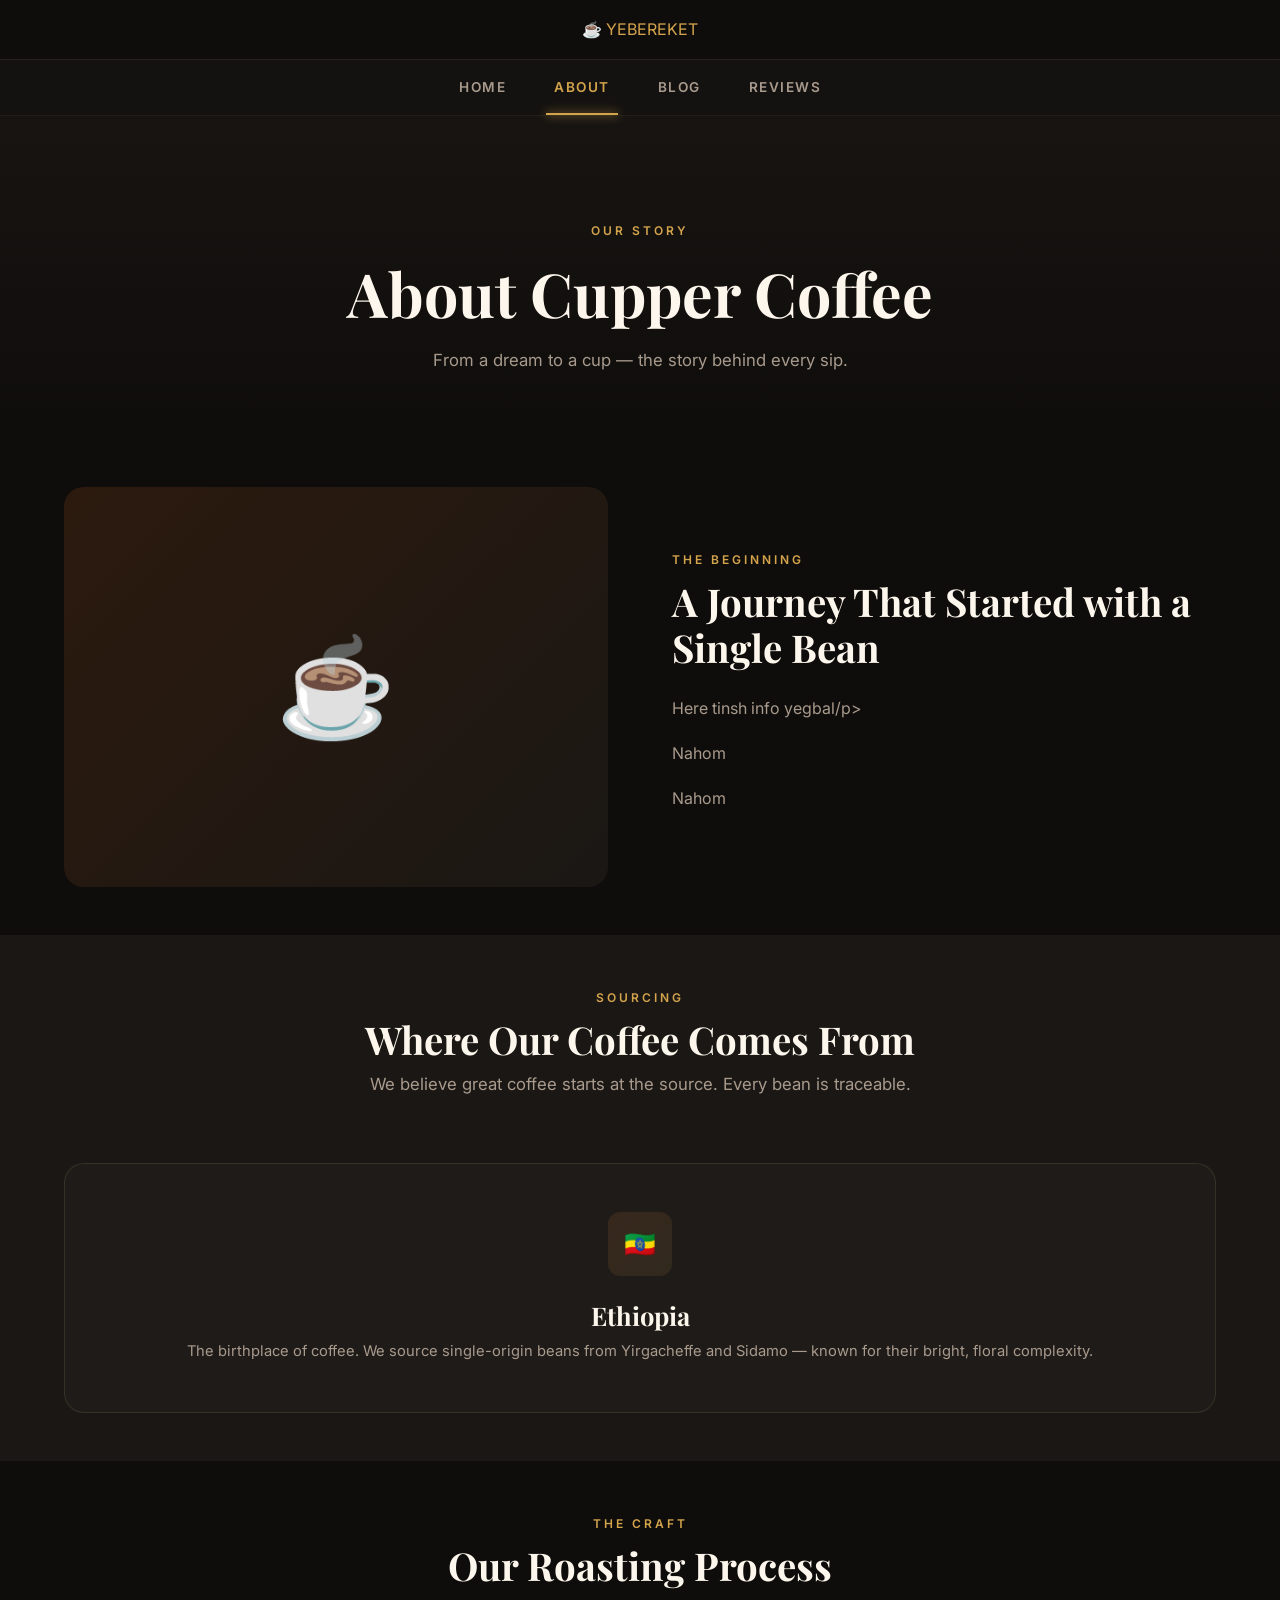
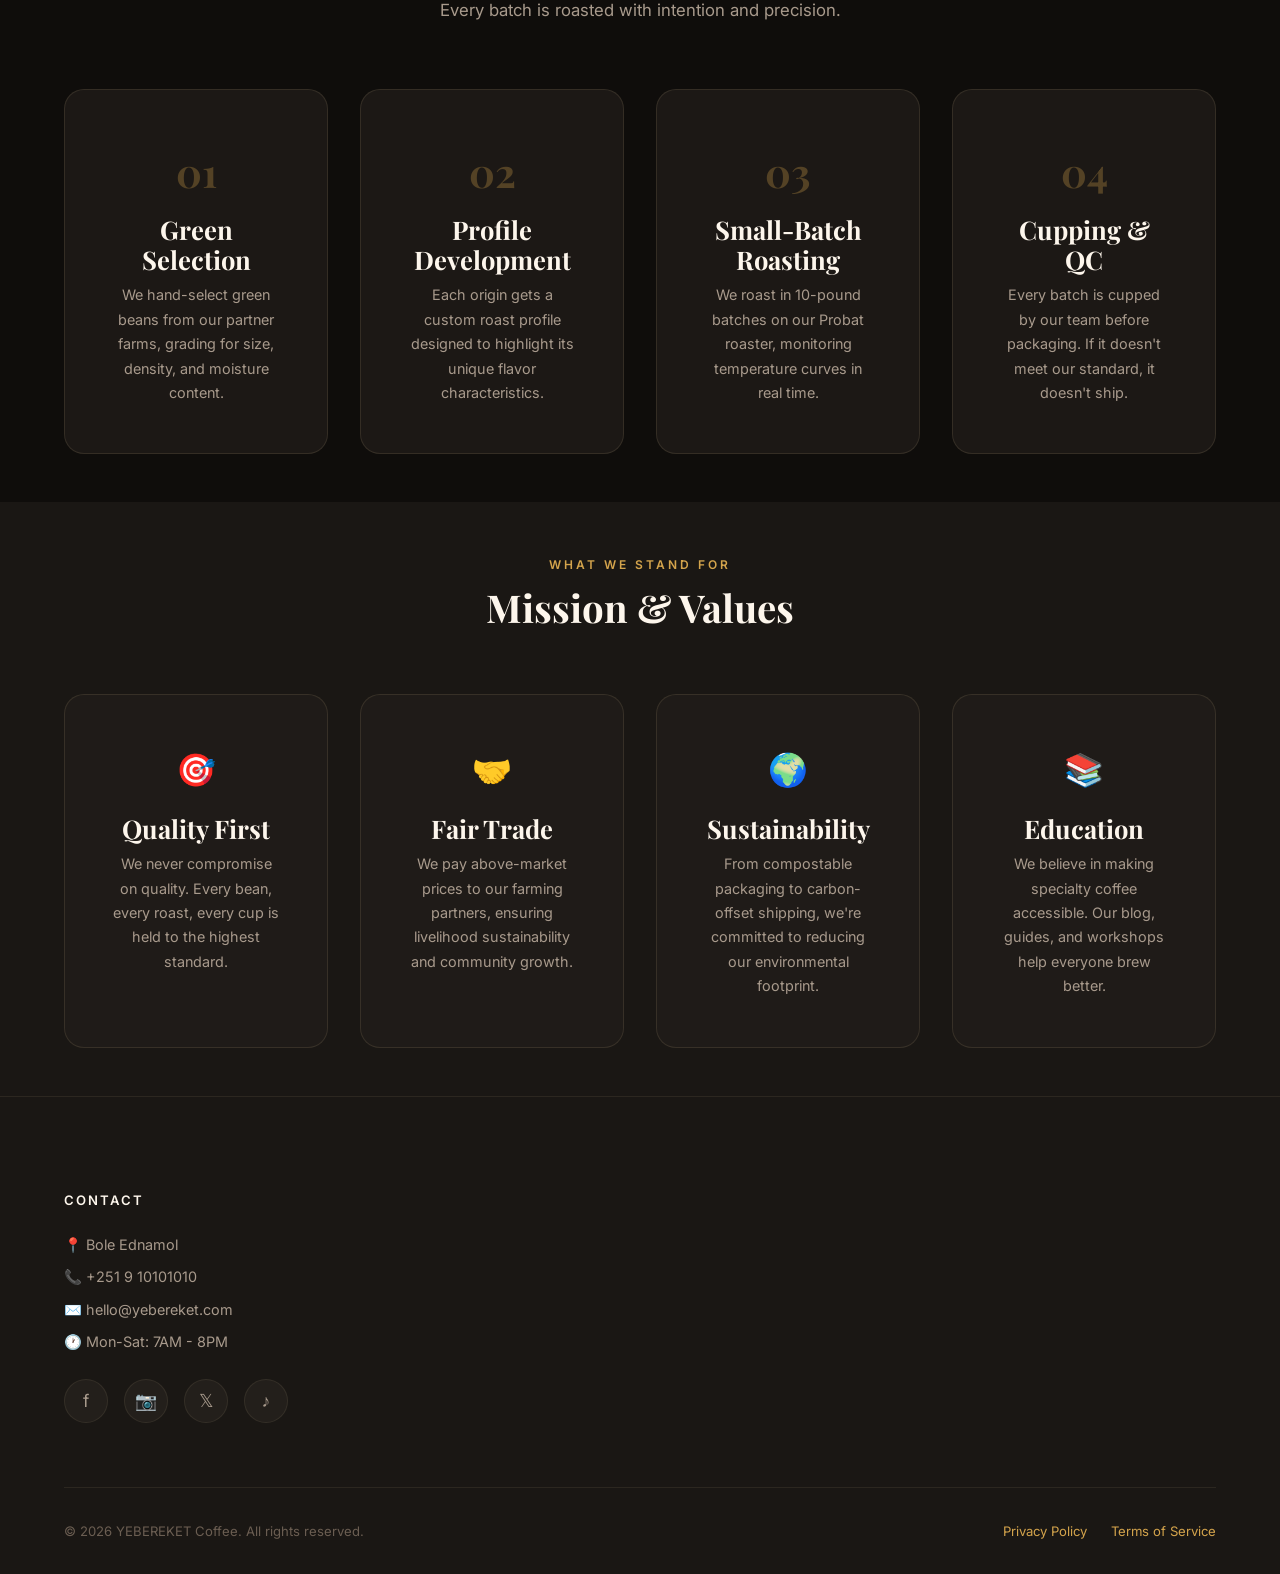
==== commit 93d721d7: "about us content" ====
--- a/about.html
+++ b/about.html
@@ -30,16 +30,9 @@
                 <div class="about-story-content">
                     <span class="section-label">The Beginning</span>
                     <h2>A Journey That Started with a Single Bean</h2>
-                    <p>In 2017, Daniel — a software engineer from Portland — took a trip to the coffee farms of
-                        Yirgacheffe, Ethiopia. Standing among the cherry-laden trees at 6,000 feet, watching farmers
-                        hand-pick ripe cherries at sunrise, something shifted.</p>
-                    <p>He returned home, quit his tech job, and spent the next year learning everything about coffee —
-                        from farm-level processing to artisan roasting. In 2018, Cupper Coffee was born in a tiny garage
-                        roastery with a 2-pound sample roaster and a simple mission: bring exceptional, ethically
-                        sourced coffee to everyone.</p>
-                    <p>Today, Cupper serves thousands of customers and partners directly with farming cooperatives
-                        across three continents. But that garage spirit — hands-on, passionate, uncompromising — remains
-                        at the heart of everything we do.</p>
+                    <p>Here tinsh info yegbal/p>
+                    <p>Nahom</p>
+                    <p>Nahom</p>
                 </div>
             </div>
         </div>
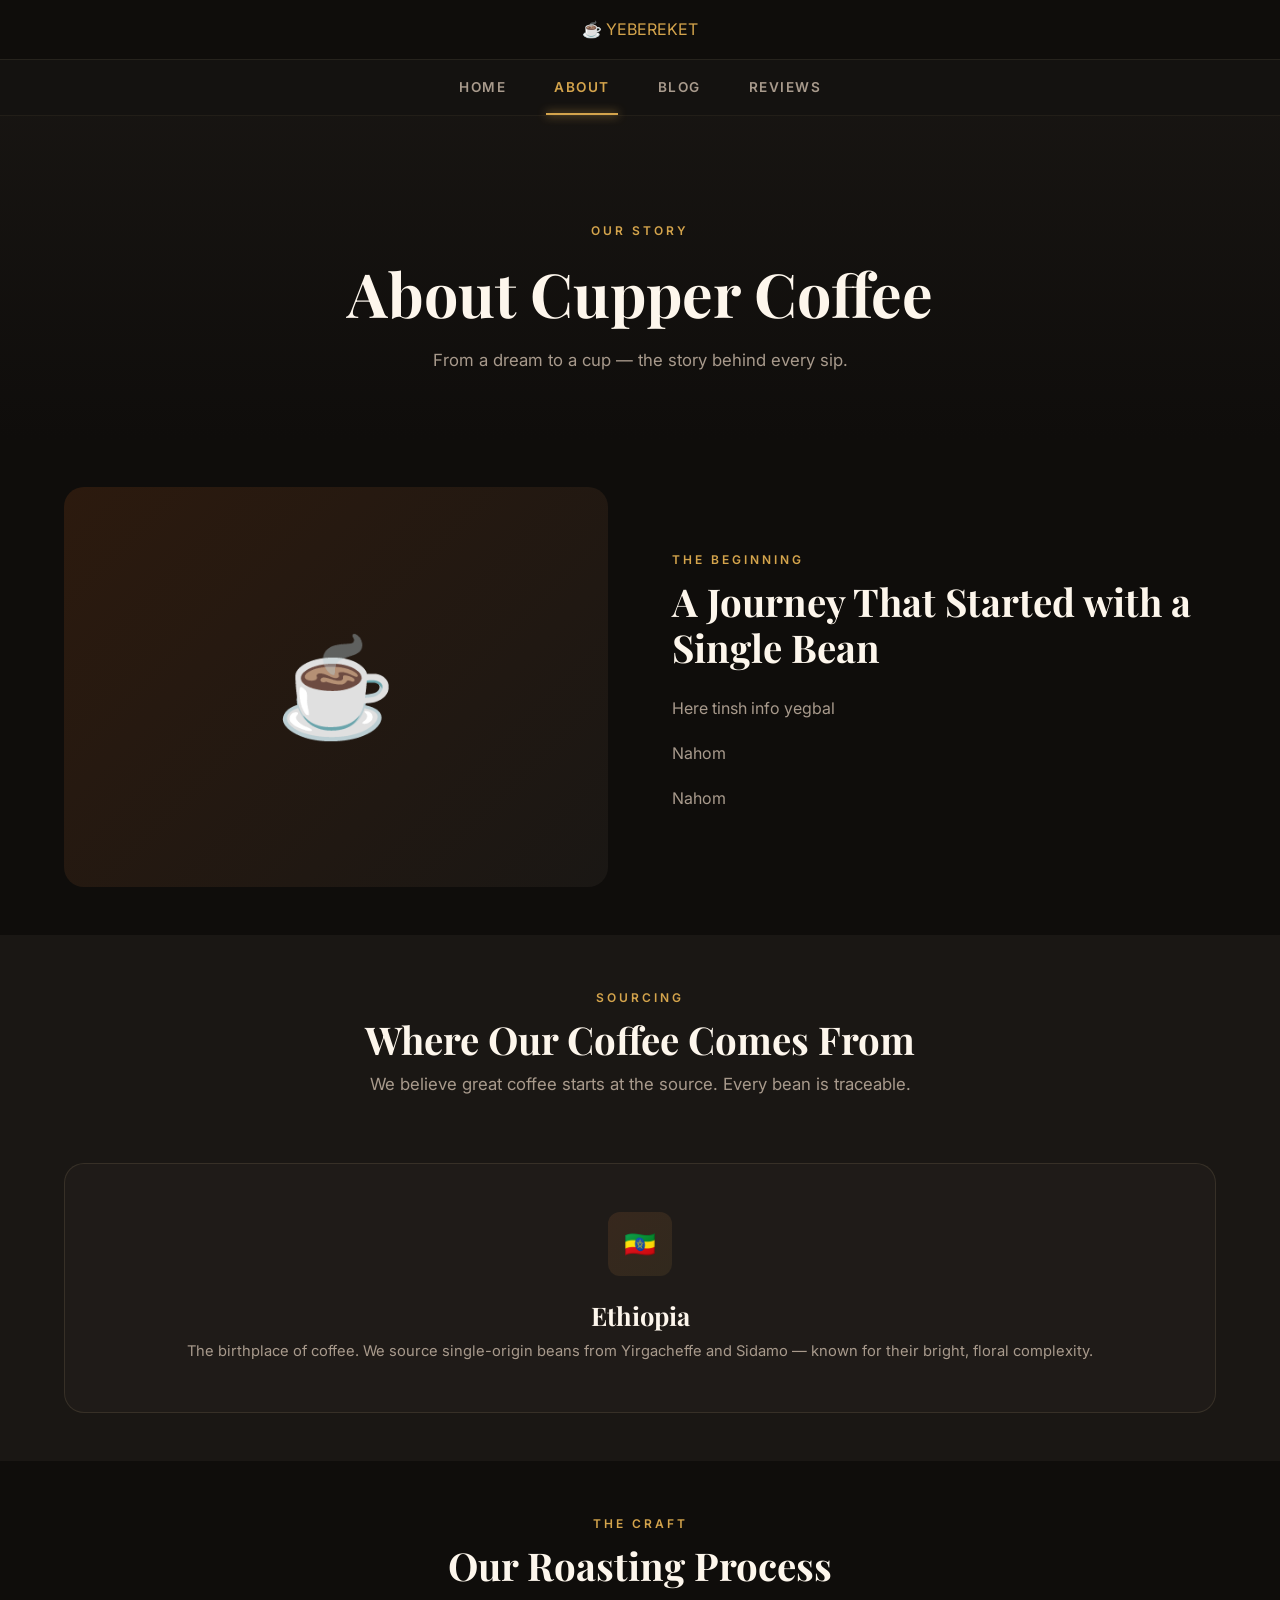
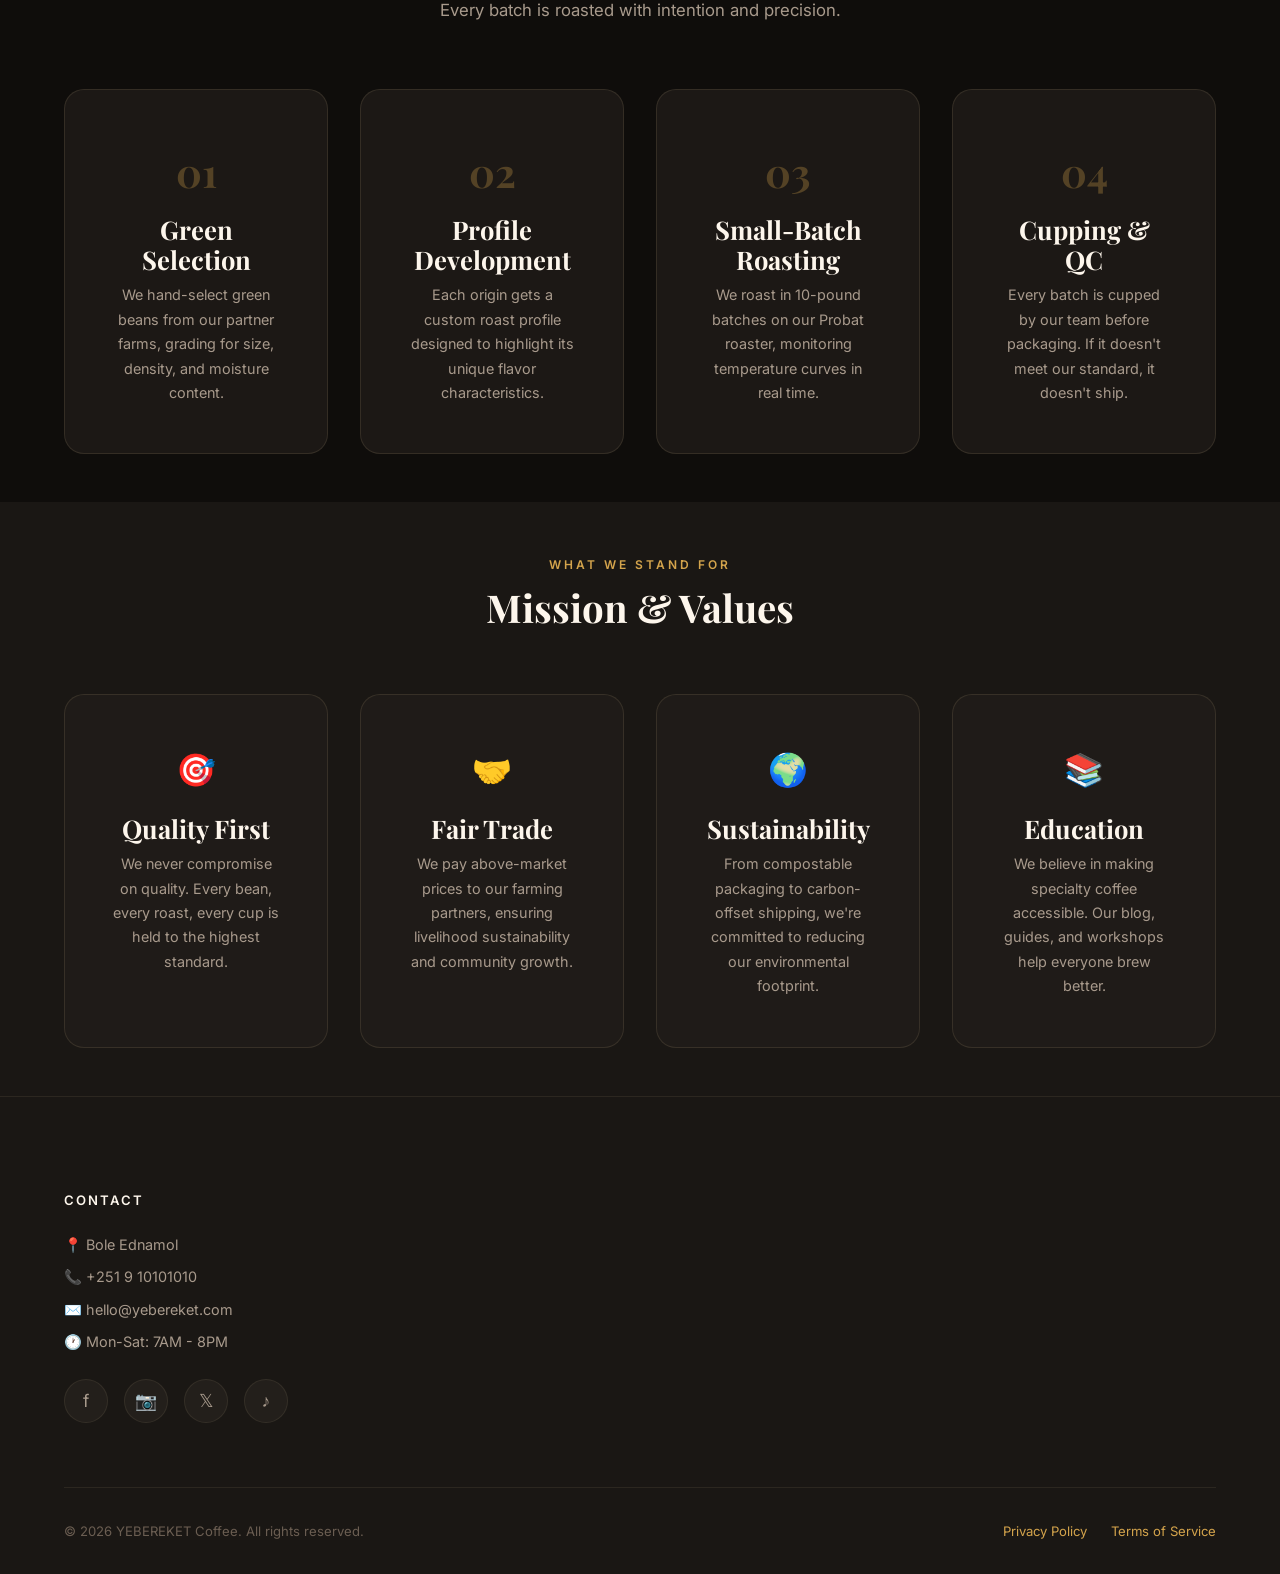
==== commit c922e8cd: "d" ====
--- a/about.html
+++ b/about.html
@@ -30,7 +30,7 @@
                 <div class="about-story-content">
                     <span class="section-label">The Beginning</span>
                     <h2>A Journey That Started with a Single Bean</h2>
-                    <p>Here tinsh info yegbal/p>
+                    <p>Here tinsh info yegbal</p>
                     <p>Nahom</p>
                     <p>Nahom</p>
                 </div>
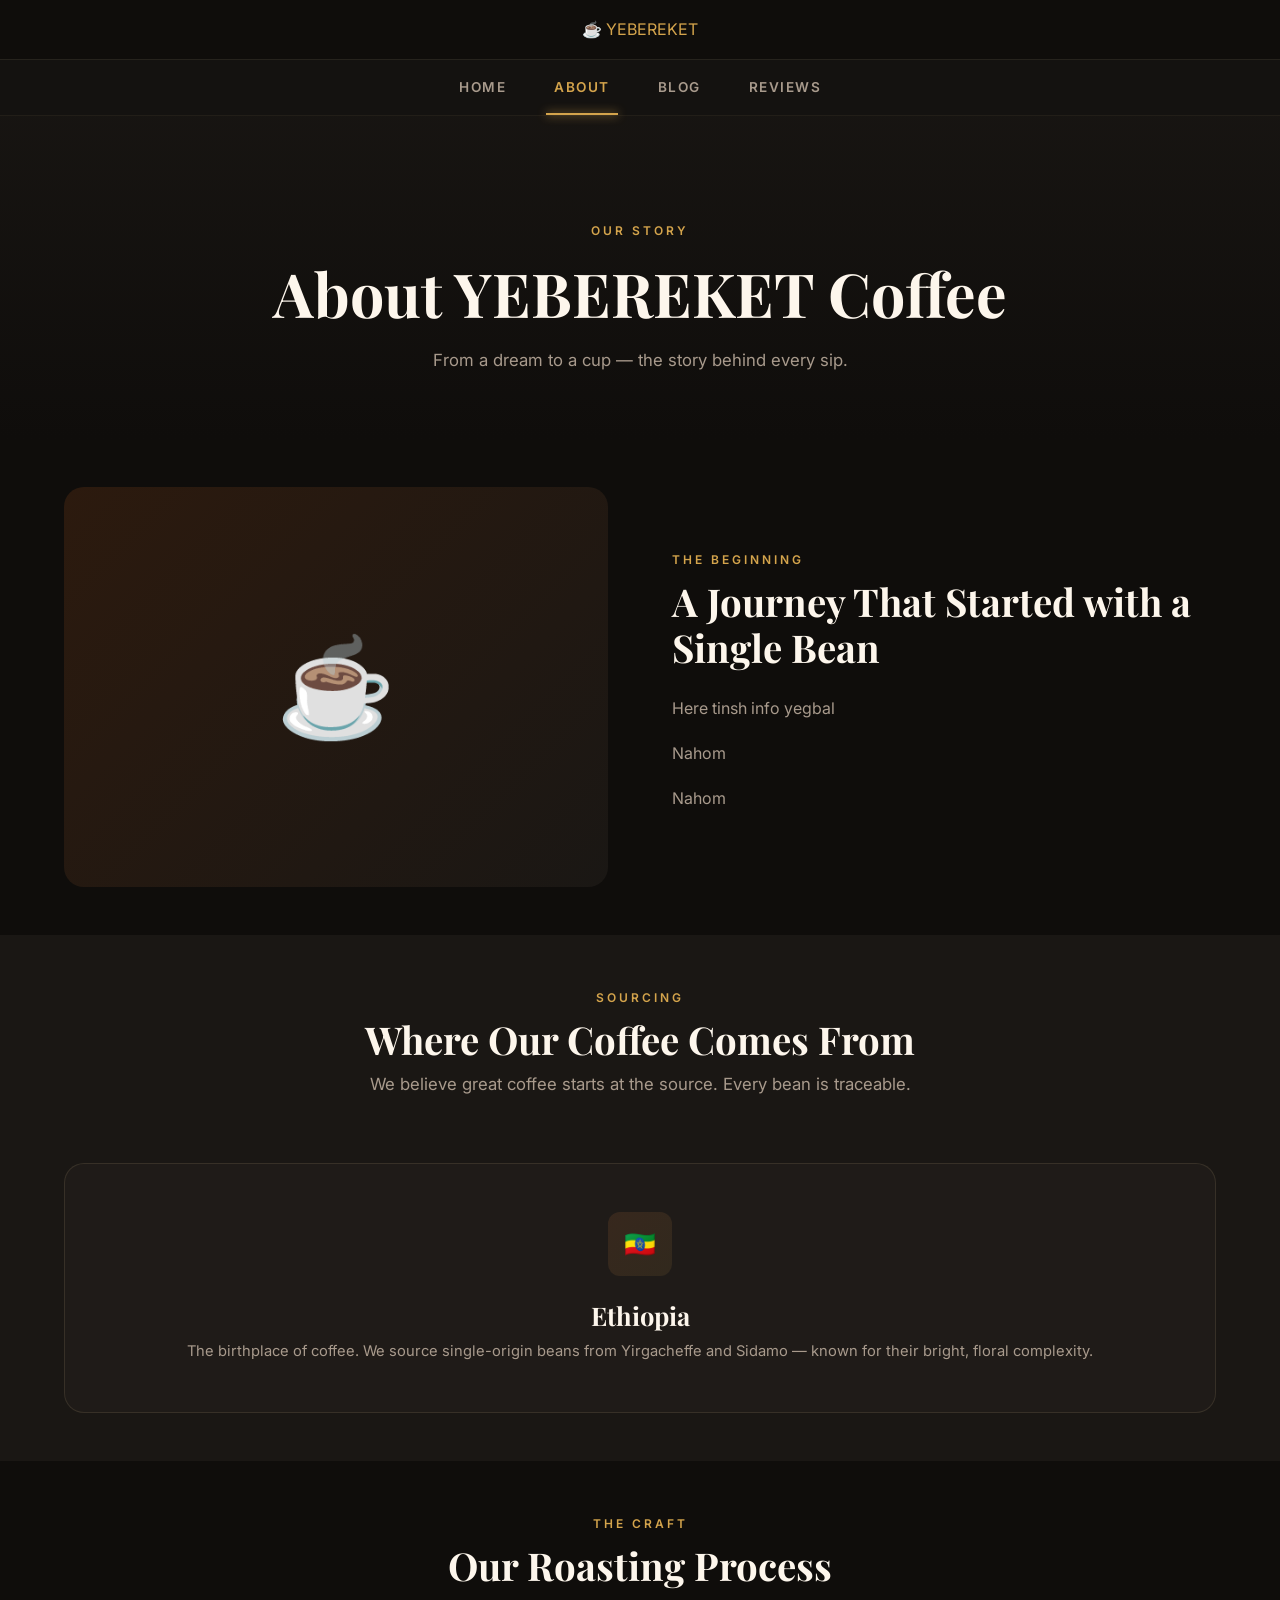
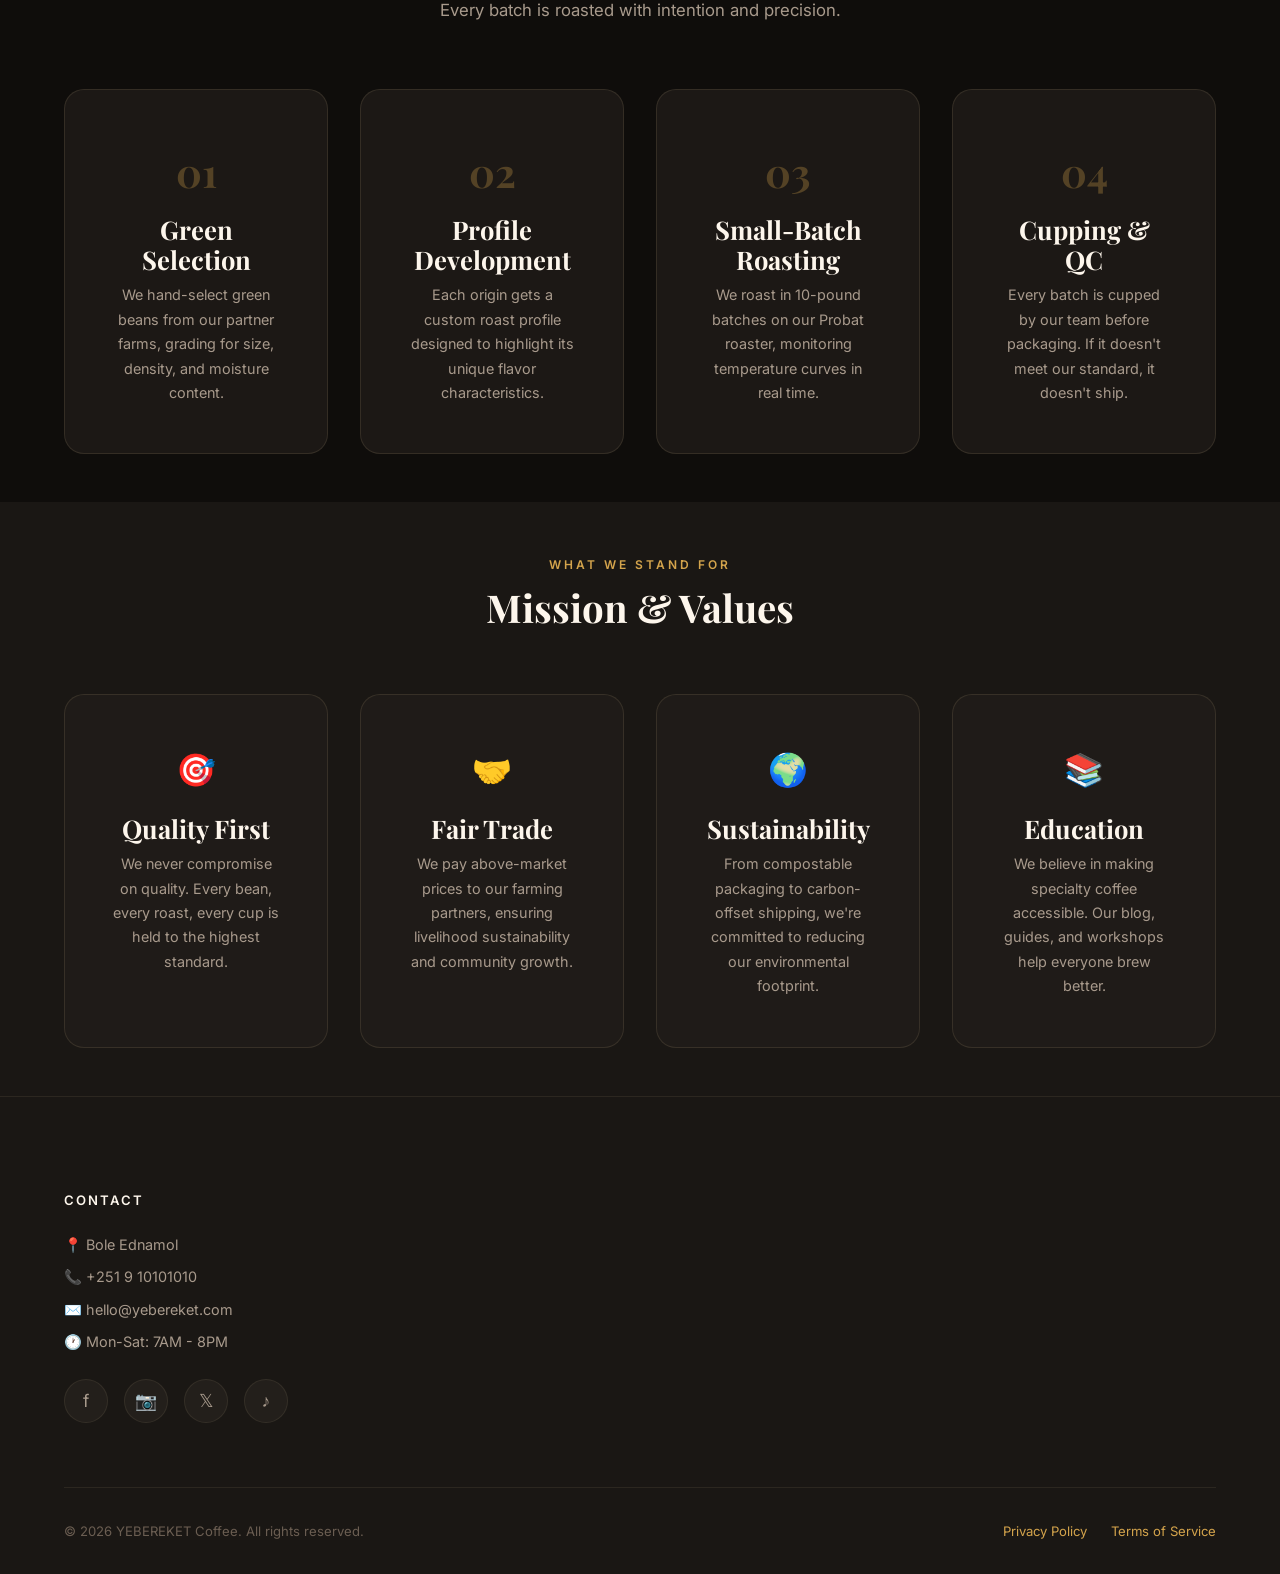
==== commit cc4b21ae: "abuttt" ====
--- a/about.html
+++ b/about.html
@@ -15,7 +15,7 @@
     <!-- PAGE HERO -->
     <section class="page-hero">
         <span class="section-label">Our Story</span>
-        <h1>About Cupper Coffee</h1>
+        <h1>About YEBEREKET Coffee</h1>
         <p>From a dream to a cup — the story behind every sip.</p>
     </section>
 
